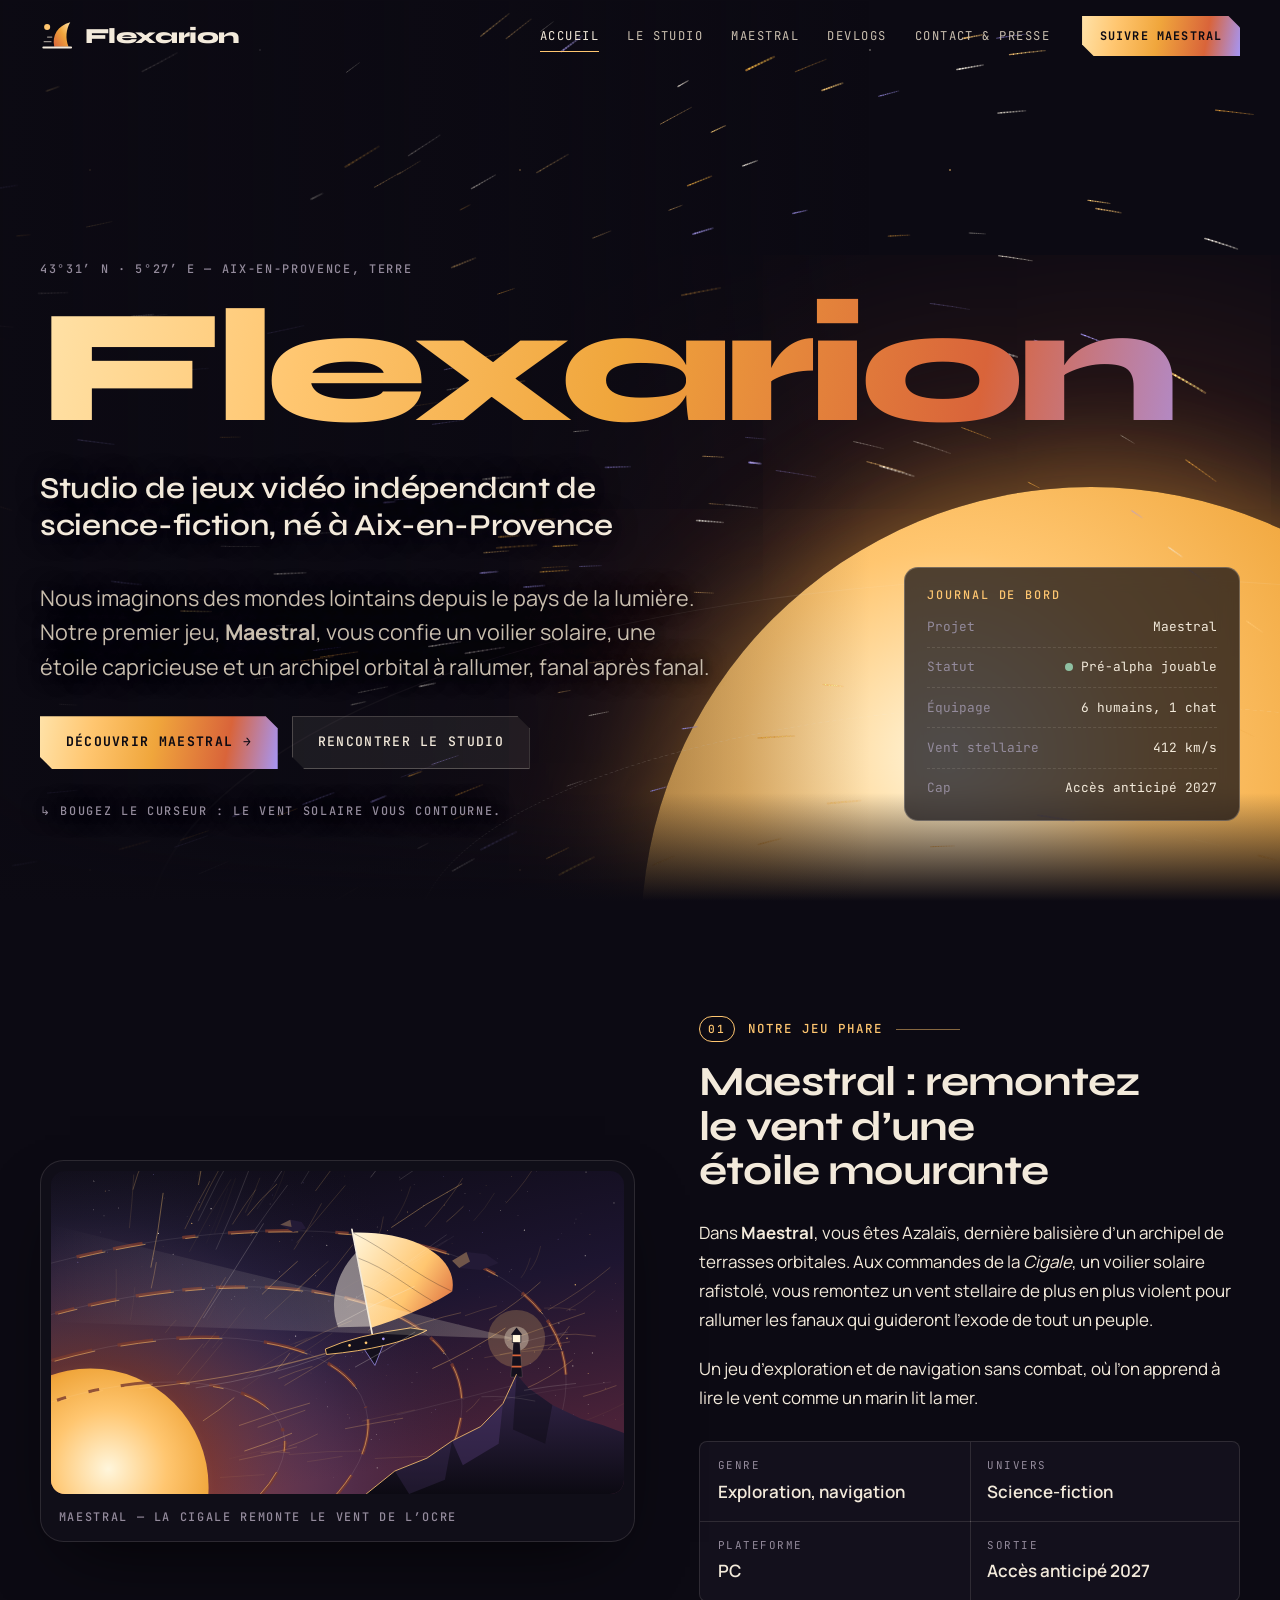
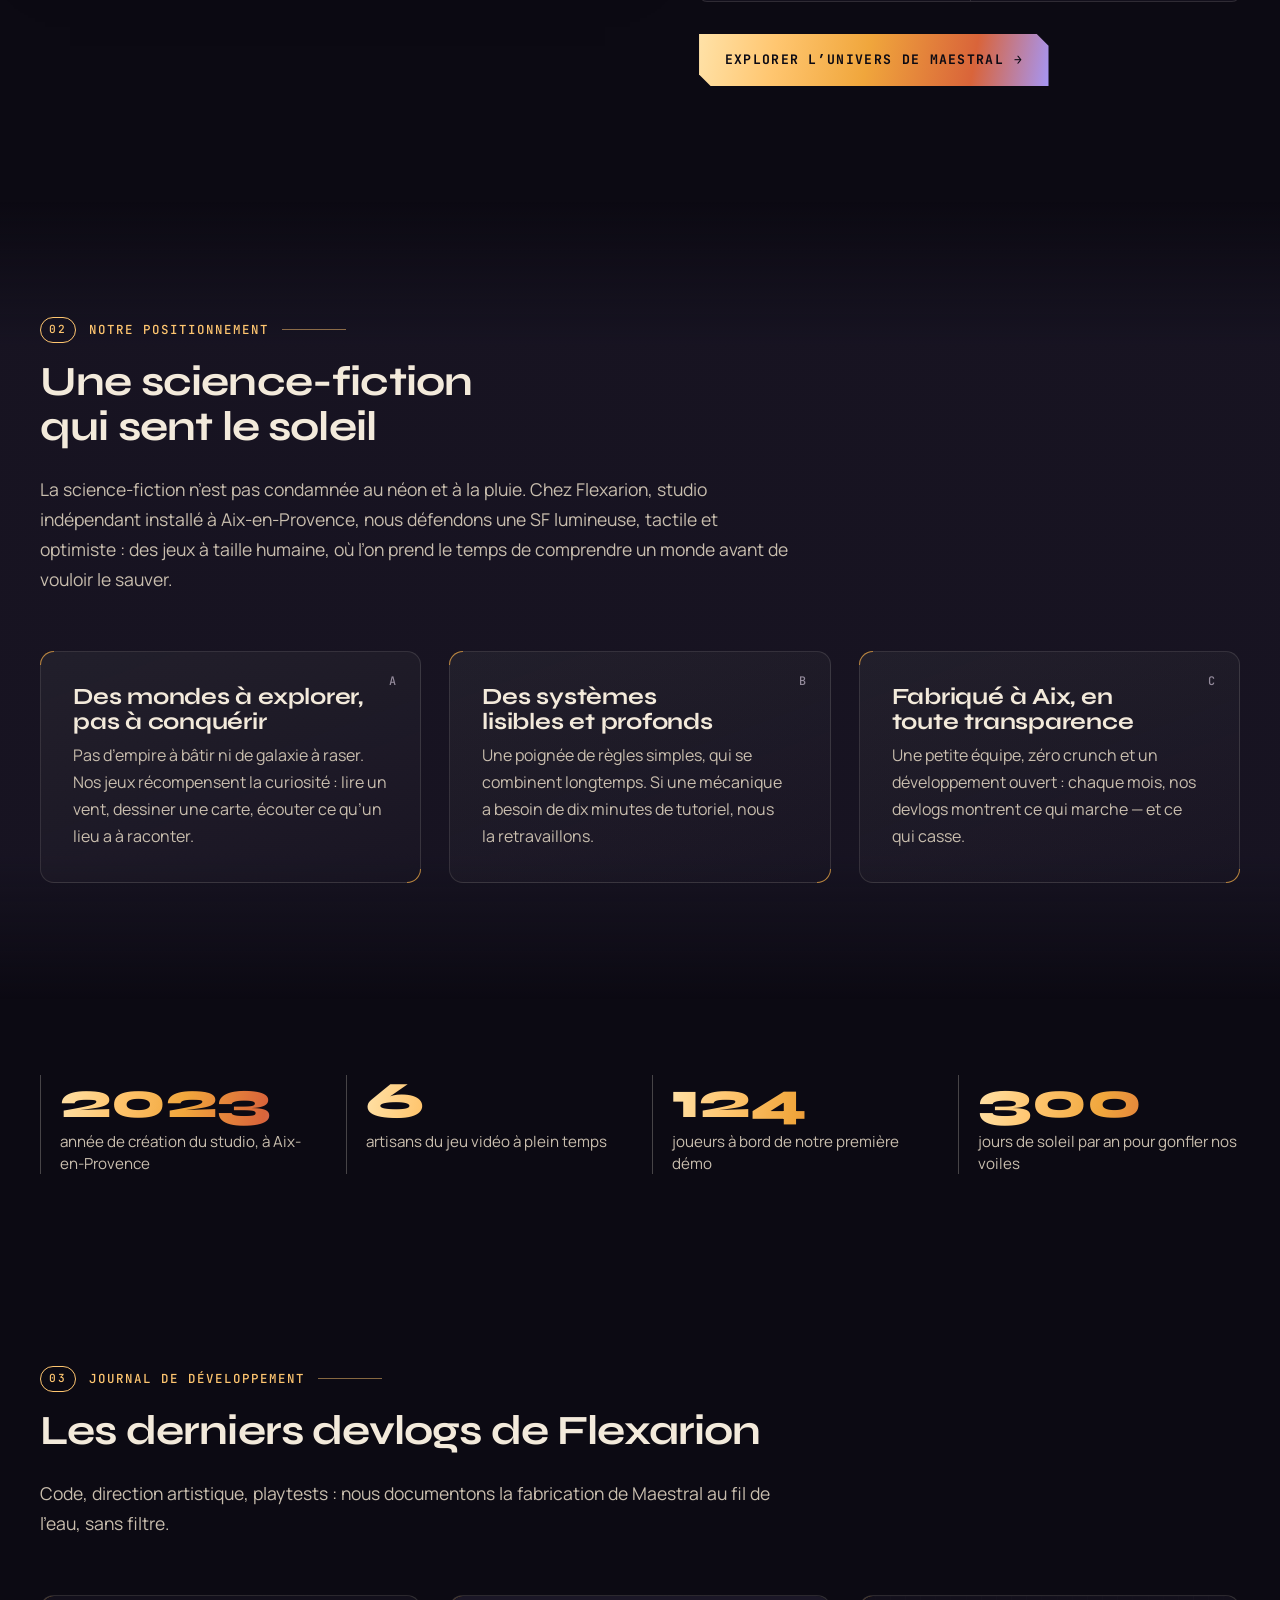
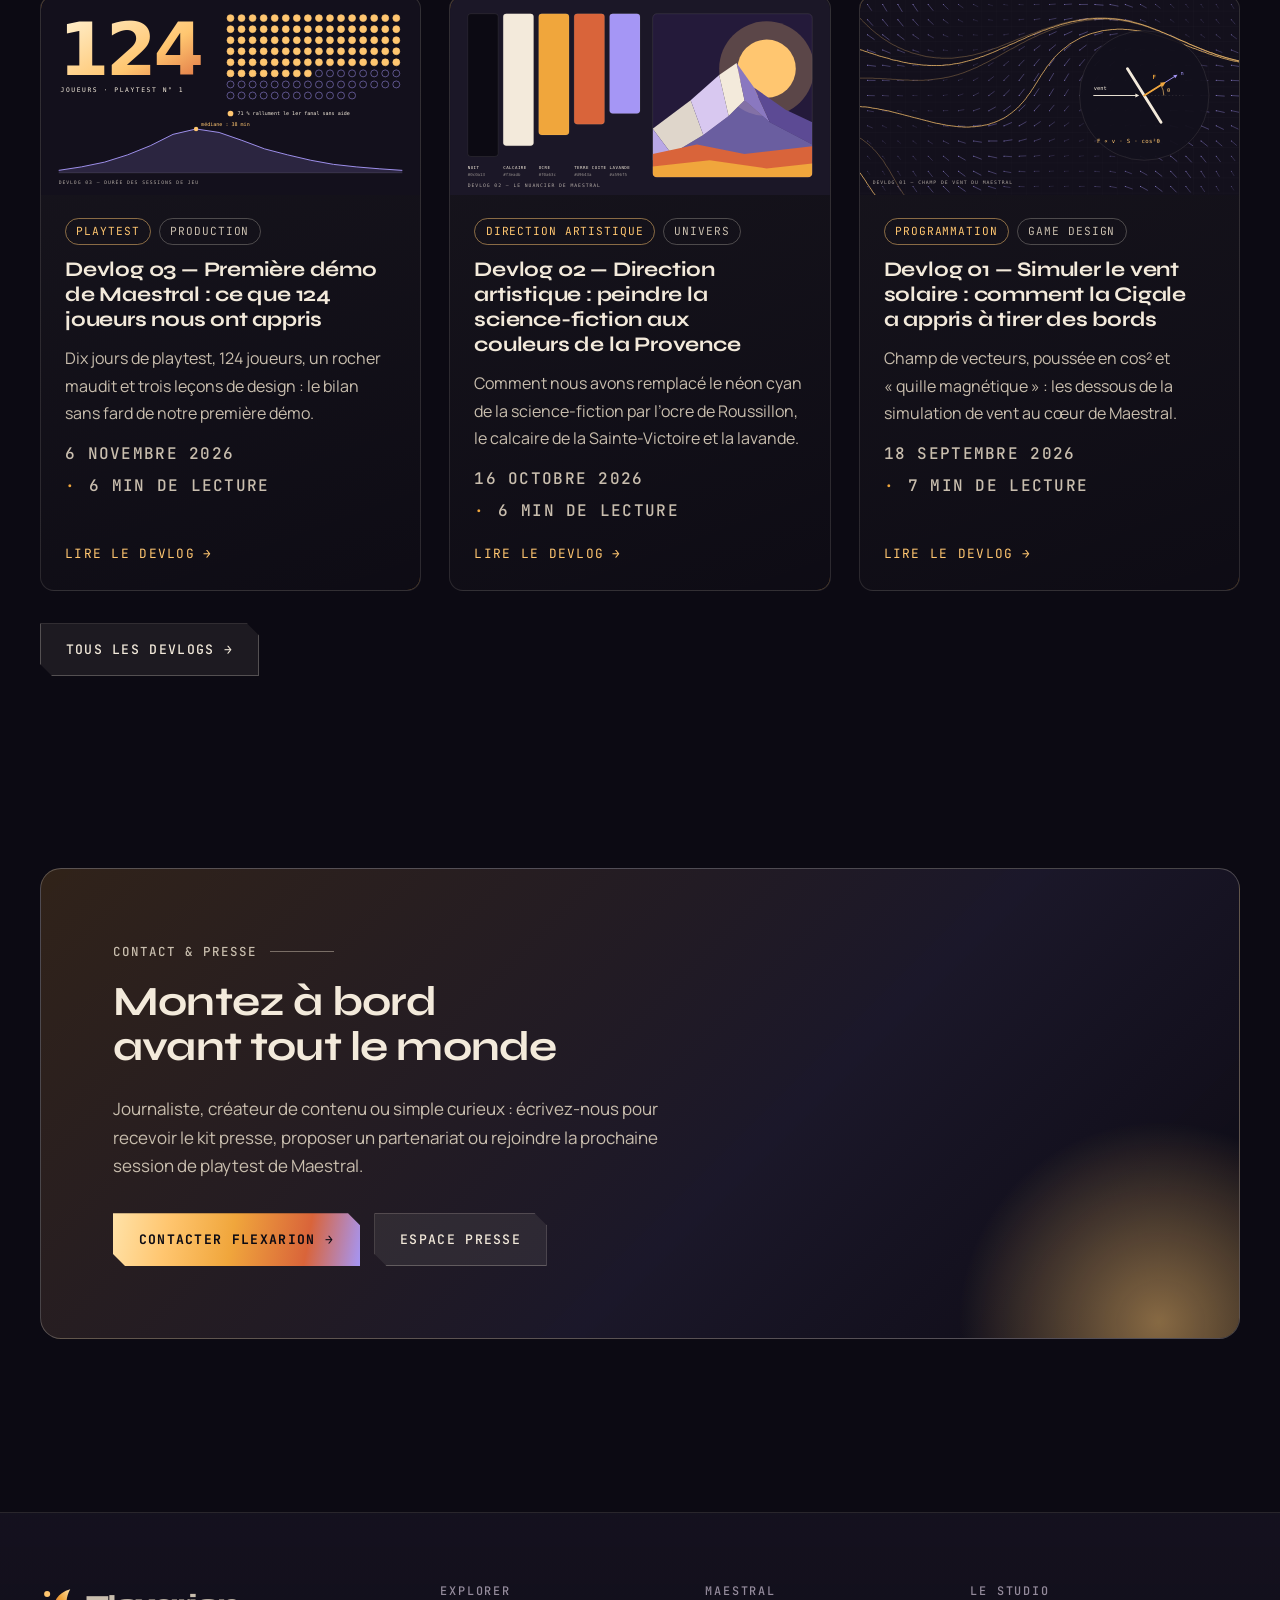
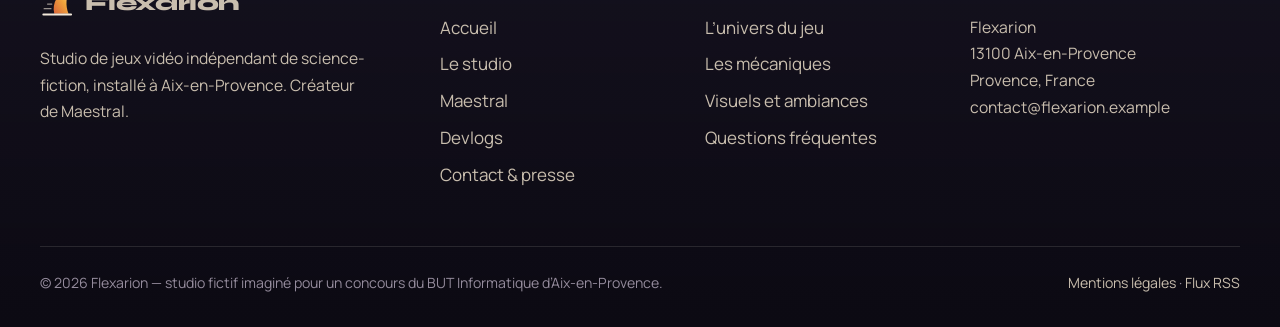
==== index.html @ 7942d7a5 "Le site" ====
<!DOCTYPE html>
<html lang="fr">
<head>
  <meta charset="utf-8">
  <meta name="viewport" content="width=device-width, initial-scale=1">
  <title>Flexarion — Studio de jeux vidéo indé à Aix-en-Provence</title>
  <meta name="description" content="Flexarion est un studio indépendant de jeux vidéo de science-fiction basé à Aix-en-Provence. Découvrez Maestral, notre jeu d’exploration à la voile solaire.">
  <link rel="canonical" href="https://www.flexarion.example/">
  <meta name="robots" content="index, follow, max-image-preview:large">
  <meta name="author" content="Flexarion">
  <meta name="theme-color" content="#0c0a13">

  <!-- Partage sur les réseaux sociaux (Open Graph) -->
  <meta property="og:site_name" content="Flexarion">
  <meta property="og:locale" content="fr_FR">
  <meta property="og:type" content="website">
  <meta property="og:title" content="Flexarion — Studio de jeux vidéo indé à Aix-en-Provence">
  <meta property="og:description" content="Flexarion est un studio indépendant de jeux vidéo de science-fiction basé à Aix-en-Provence. Découvrez Maestral, notre jeu d’exploration à la voile solaire.">
  <meta property="og:url" content="https://www.flexarion.example/">
  <meta property="og:image" content="https://www.flexarion.example/assets/img/og-flexarion.jpg">
  <meta property="og:image:width" content="1200">
  <meta property="og:image:height" content="630">
  <meta property="og:image:alt" content="Flexarion, studio de jeux vidéo indépendant de science-fiction à Aix-en-Provence">
  <meta name="twitter:card" content="summary_large_image">

  <!-- Icônes et flux -->
  <link rel="icon" href="favicon.svg" type="image/svg+xml">
  <link rel="apple-touch-icon" href="apple-touch-icon.png">
  <link rel="manifest" href="site.webmanifest">
  <link rel="alternate" type="application/rss+xml" title="Devlogs Flexarion" href="devlog/feed.xml">

  <!-- Polices et styles -->
  <link rel="preconnect" href="https://fonts.googleapis.com">
  <link rel="preconnect" href="https://fonts.gstatic.com" crossorigin>
  <link rel="stylesheet" href="https://fonts.googleapis.com/css2?family=JetBrains+Mono:wght@400;500;700&amp;family=Manrope:wght@400;500;600;700&amp;family=Syne:wght@600;700;800&amp;display=swap">
  <link rel="stylesheet" href="assets/css/style.css">

  <!-- Données structurées (schema.org) -->
  <script type="application/ld+json">
  {
    "@context": "https://schema.org",
    "@graph": [
      {
        "@type": "Organization",
        "@id": "https://www.flexarion.example/#organisation",
        "name": "Flexarion",
        "url": "https://www.flexarion.example/",
        "logo": "https://www.flexarion.example/icon-512.png",
        "image": "https://www.flexarion.example/assets/img/og-flexarion.jpg",
        "description": "Flexarion est un studio de développement de jeux vidéo indépendant spécialisé dans la science-fiction, basé à Aix-en-Provence.",
        "slogan": "Plier sans rompre.",
        "foundingDate": "2023",
        "email": "contact@flexarion.example",
        "address": {
          "@type": "PostalAddress",
          "addressLocality": "Aix-en-Provence",
          "postalCode": "13100",
          "addressRegion": "Provence-Alpes-Côte d'Azur",
          "addressCountry": "FR"
        },
        "areaServed": "FR",
        "knowsAbout": [
          "Jeu vidéo indépendant",
          "Science-fiction",
          "Game design",
          "Développement de jeux vidéo"
        ]
      },
      {
        "@type": "WebSite",
        "@id": "https://www.flexarion.example/#site",
        "url": "https://www.flexarion.example/",
        "name": "Flexarion",
        "inLanguage": "fr-FR",
        "description": "Site officiel de Flexarion, studio de jeux vidéo indépendant à Aix-en-Provence.",
        "publisher": {
          "@id": "https://www.flexarion.example/#organisation"
        }
      },
      {
        "@type": "WebPage",
        "@id": "https://www.flexarion.example/#page",
        "url": "https://www.flexarion.example/",
        "name": "Flexarion — Studio de jeux vidéo indé à Aix-en-Provence",
        "description": "Flexarion est un studio indépendant de jeux vidéo de science-fiction basé à Aix-en-Provence. Découvrez Maestral, notre jeu d'exploration à la voile solaire.",
        "inLanguage": "fr-FR",
        "isPartOf": {
          "@id": "https://www.flexarion.example/#site"
        },
        "about": {
          "@id": "https://www.flexarion.example/#organisation"
        }
      }
    ]
  }
  </script>
</head>
<body>
  <a class="skip-link" href="#contenu">Aller au contenu principal</a>

  <header class="site-header" data-header>
    <div class="container site-header__inner">
      <a class="brand" href="index.html" aria-label="Flexarion — retour à l’accueil">
        <svg viewBox="0 0 40 40" aria-hidden="true" focusable="false"><defs><linearGradient id="degrade-logo" x1="0" y1="1" x2="1" y2="0"><stop offset="0" stop-color="#d9643a"/><stop offset=".55" stop-color="#f0a63c"/><stop offset="1" stop-color="#ffe2a8"/></linearGradient></defs><circle cx="8.5" cy="9.5" r="3.6" fill="#ffc670"/><path d="M17 33C14 20 21 8 36 4C31 13 30 23 34 33Z" fill="url(#degrade-logo)"/><path d="M9 21.5H14M5 27H13" stroke="#f3eadb" stroke-opacity=".6" stroke-width="1.6" stroke-linecap="round"/><path d="M4 34H37" stroke="#f3eadb" stroke-width="2.4" stroke-linecap="round"/></svg>
        <span class="brand__name">Flexarion</span>
      </a>
      <button class="nav-toggle" type="button" aria-expanded="false" aria-controls="menu-principal">
        <span class="sr-only">Ouvrir le menu</span>
        <span class="nav-toggle__bars" aria-hidden="true"></span>
      </button>
      <nav class="site-nav" id="menu-principal" aria-label="Navigation principale">
        <ul>
          <li><a href="index.html" aria-current="page">Accueil</a></li>
          <li><a href="studio.html">Le studio</a></li>
          <li><a href="maestral.html">Maestral</a></li>
          <li><a href="devlog/index.html">Devlogs</a></li>
          <li><a href="contact.html">Contact &amp; presse</a></li>
        </ul>
        <a class="btn btn--primary btn--small" href="maestral.html#suivre">Suivre Maestral</a>
      </nav>
    </div>
  </header>

  <main id="contenu">
    <!-- Héros : présentation du studio -->
    <section class="hero" aria-labelledby="titre-accueil">
      <div class="hero__astre" aria-hidden="true"></div>
      <div class="hero__orbite" aria-hidden="true"></div>
      <div class="hero__orbite hero__orbite--2" aria-hidden="true"></div>
      <canvas class="hero__vent" data-wind="rtl" aria-hidden="true"></canvas>

      <div class="container">
        <p class="hud">43°31′ N · 5°27′ E — Aix-en-Provence, Terre</p>
        <h1 class="hero__title" id="titre-accueil">
          <span class="hero__brand gradient-text">Flexarion</span>
          <span class="hero__sub">Studio de jeux vidéo indépendant de science-fiction, né à Aix-en-Provence</span>
        </h1>

        <div class="hero__inner">
          <div>
            <p class="lead">Nous imaginons des mondes lointains depuis le pays de la lumière. Notre premier jeu, <strong>Maestral</strong>, vous confie un voilier solaire, une étoile capricieuse et un archipel orbital à rallumer, fanal après fanal.</p>
            <div class="actions">
              <a class="btn btn--primary" href="maestral.html">Découvrir Maestral <span class="arrow" aria-hidden="true">→</span></a>
              <a class="btn" href="studio.html">Rencontrer le studio</a>
            </div>
            <p class="hud hero__hint" aria-hidden="true">↳ Bougez le curseur&nbsp;: le vent solaire vous contourne.</p>
          </div>

          <aside class="logcard" aria-labelledby="titre-journal">
            <h2 id="titre-journal">Journal de bord</h2>
            <dl>
              <div><dt>Projet</dt><dd>Maestral</dd></div>
              <div><dt>Statut</dt><dd><span class="pulse" aria-hidden="true"></span>Pré-alpha jouable</dd></div>
              <div><dt>Équipage</dt><dd>6 humains, 1 chat</dd></div>
              <div><dt>Vent stellaire</dt><dd>412 km/s</dd></div>
              <div><dt>Cap</dt><dd>Accès anticipé 2027</dd></div>
            </dl>
          </aside>
        </div>
      </div>
    </section>

    <!-- Jeu phare -->
    <section class="section" aria-labelledby="titre-jeu">
      <div class="container split">
        <figure class="frame reveal">
          <img src="assets/img/maestral-key-art-voilier-solaire.svg" alt="Illustration de Maestral&nbsp;: la Cigale, un voilier solaire à la grande voile ocre, remonte le vent d’une étoile orange vers un phare perché sur un îlot rocheux" width="1600" height="900" loading="lazy" decoding="async">
          <figcaption class="hud">Maestral — la Cigale remonte le vent de l’Ocre</figcaption>
        </figure>
        <div class="reveal">
          <p class="eyebrow"><span>01</span> Notre jeu phare</p>
          <h2 id="titre-jeu">Maestral&nbsp;: remontez le vent d’une étoile mourante</h2>
          <p>Dans <strong>Maestral</strong>, vous êtes Azalaïs, dernière balisière d’un archipel de terrasses orbitales. Aux commandes de la <em>Cigale</em>, un voilier solaire rafistolé, vous remontez un vent stellaire de plus en plus violent pour rallumer les fanaux qui guideront l’exode de tout un peuple.</p>
          <p>Un jeu d’exploration et de navigation sans combat, où l’on apprend à lire le vent comme un marin lit la mer.</p>
          <dl class="facts">
            <div><dt>Genre</dt><dd>Exploration, navigation</dd></div>
            <div><dt>Univers</dt><dd>Science-fiction</dd></div>
            <div><dt>Plateforme</dt><dd>PC</dd></div>
            <div><dt>Sortie</dt><dd>Accès anticipé 2027</dd></div>
          </dl>
          <div class="actions">
            <a class="btn btn--primary" href="maestral.html">Explorer l’univers de Maestral <span class="arrow" aria-hidden="true">→</span></a>
          </div>
        </div>
      </div>
    </section>

    <!-- Positionnement -->
    <section class="section section--panel" aria-labelledby="titre-positionnement">
      <div class="container">
        <header class="section-head reveal">
          <p class="eyebrow"><span>02</span> Notre positionnement</p>
          <h2 id="titre-positionnement">Une science-fiction qui sent le soleil</h2>
          <p>La science-fiction n’est pas condamnée au néon et à la pluie. Chez Flexarion, studio indépendant installé à Aix-en-Provence, nous défendons une SF lumineuse, tactile et optimiste&nbsp;: des jeux à taille humaine, où l’on prend le temps de comprendre un monde avant de vouloir le sauver.</p>
        </header>
        <div class="grid grid--3">
          <article class="card reveal">
            <span class="card__num hud">A</span>
            <h3>Des mondes à explorer, pas à conquérir</h3>
            <p>Pas d’empire à bâtir ni de galaxie à raser. Nos jeux récompensent la curiosité&nbsp;: lire un vent, dessiner une carte, écouter ce qu’un lieu a à raconter.</p>
          </article>
          <article class="card reveal" style="--delai: .1s">
            <span class="card__num hud">B</span>
            <h3>Des systèmes lisibles et profonds</h3>
            <p>Une poignée de règles simples, qui se combinent longtemps. Si une mécanique a besoin de dix minutes de tutoriel, nous la retravaillons.</p>
          </article>
          <article class="card reveal" style="--delai: .2s">
            <span class="card__num hud">C</span>
            <h3>Fabriqué à Aix, en toute transparence</h3>
            <p>Une petite équipe, zéro crunch et un développement ouvert&nbsp;: chaque mois, nos devlogs montrent ce qui marche — et ce qui casse.</p>
          </article>
        </div>
      </div>
    </section>

    <!-- Chiffres clés -->
    <section class="section section--tight" aria-labelledby="titre-chiffres">
      <div class="container">
        <h2 class="sr-only" id="titre-chiffres">Flexarion en quelques chiffres</h2>
        <dl class="stats reveal">
          <div><dt>année de création du studio, à Aix-en-Provence</dt><dd class="gradient-text">2023</dd></div>
          <div><dt>artisans du jeu vidéo à plein temps</dt><dd class="gradient-text">6</dd></div>
          <div><dt>joueurs à bord de notre première démo</dt><dd class="gradient-text">124</dd></div>
          <div><dt>jours de soleil par an pour gonfler nos voiles</dt><dd class="gradient-text">300</dd></div>
        </dl>
      </div>
    </section>

    <!-- Derniers devlogs -->
    <section class="section" aria-labelledby="titre-devlogs">
      <div class="container">
        <header class="section-head reveal">
          <p class="eyebrow"><span>03</span> Journal de développement</p>
          <h2 id="titre-devlogs">Les derniers devlogs de Flexarion</h2>
          <p>Code, direction artistique, playtests&nbsp;: nous documentons la fabrication de Maestral au fil de l’eau, sans filtre.</p>
        </header>
        <ul class="posts">
            <li class="reveal">
              <article class="card card--link post-card">
                <div class="post-card__media">
                  <img src="assets/img/devlog-playtest-demo.svg" alt="Infographie du premier playtest de Maestral&nbsp;: 124 joueurs, dont 71 % rallument le premier fanal sans aide, et une courbe des durées de session" width="1200" height="630" loading="lazy" decoding="async">
                </div>
                <div class="post-card__body">
                  <ul class="tags" aria-label="Thèmes"><li class="tag tag--ocre">Playtest</li><li class="tag">Production</li></ul>
                  <h3><a href="devlog/premiere-demo-maestral-bilan-playtest.html">Devlog 03 — Première démo de Maestral&nbsp;: ce que 124 joueurs nous ont appris</a></h3>
                  <p>Dix jours de playtest, 124 joueurs, un rocher maudit et trois leçons de design&nbsp;: le bilan sans fard de notre première démo.</p>
                  <p class="post-meta hud"><time datetime="2026-11-06">6 novembre 2026</time><span>6 min de lecture</span></p>
                  <span class="link-arrow" aria-hidden="true">Lire le devlog</span>
                </div>
              </article>
            </li>
            <li class="reveal">
              <article class="card card--link post-card">
                <div class="post-card__media">
                  <img src="assets/img/devlog-direction-artistique-palette.svg" alt="Le nuancier de Maestral&nbsp;: cinq bandes de couleur, nuit, calcaire, ocre, terre cuite et lavande, à côté d’une montagne peinte en facettes" width="1200" height="630" loading="lazy" decoding="async">
                </div>
                <div class="post-card__body">
                  <ul class="tags" aria-label="Thèmes"><li class="tag tag--ocre">Direction artistique</li><li class="tag">Univers</li></ul>
                  <h3><a href="devlog/direction-artistique-science-fiction-provence.html">Devlog 02 — Direction artistique&nbsp;: peindre la science-fiction aux couleurs de la Provence</a></h3>
                  <p>Comment nous avons remplacé le néon cyan de la science-fiction par l’ocre de Roussillon, le calcaire de la Sainte-Victoire et la lavande.</p>
                  <p class="post-meta hud"><time datetime="2026-10-16">16 octobre 2026</time><span>6 min de lecture</span></p>
                  <span class="link-arrow" aria-hidden="true">Lire le devlog</span>
                </div>
              </article>
            </li>
            <li class="reveal">
              <article class="card card--link post-card">
                <div class="post-card__media">
                  <img src="assets/img/devlog-simulation-vent-solaire.svg" alt="Schéma technique&nbsp;: un champ de flèches représente le vent solaire, et un diagramme montre la poussée exercée sur une voile inclinée" width="1200" height="630" loading="lazy" decoding="async">
                </div>
                <div class="post-card__body">
                  <ul class="tags" aria-label="Thèmes"><li class="tag tag--ocre">Programmation</li><li class="tag">Game design</li></ul>
                  <h3><a href="devlog/simuler-le-vent-solaire.html">Devlog 01 — Simuler le vent solaire&nbsp;: comment la Cigale a appris à tirer des bords</a></h3>
                  <p>Champ de vecteurs, poussée en cos² et «&nbsp;quille magnétique&nbsp;»&nbsp;: les dessous de la simulation de vent au cœur de Maestral.</p>
                  <p class="post-meta hud"><time datetime="2026-09-18">18 septembre 2026</time><span>7 min de lecture</span></p>
                  <span class="link-arrow" aria-hidden="true">Lire le devlog</span>
                </div>
              </article>
            </li>
          </ul>
        <div class="actions">
          <a class="btn" href="devlog/index.html">Tous les devlogs <span class="arrow" aria-hidden="true">→</span></a>
        </div>
      </div>
    </section>

    <!-- Appel à l'action -->
    <section class="section section--tight" aria-labelledby="titre-contact">
      <div class="container">
        <div class="cta reveal">
          <p class="eyebrow">Contact &amp; presse</p>
          <h2 id="titre-contact">Montez à bord avant tout le monde</h2>
          <p>Journaliste, créateur de contenu ou simple curieux&nbsp;: écrivez-nous pour recevoir le kit presse, proposer un partenariat ou rejoindre la prochaine session de playtest de Maestral.</p>
          <div class="actions">
            <a class="btn btn--primary" href="contact.html">Contacter Flexarion <span class="arrow" aria-hidden="true">→</span></a>
            <a class="btn" href="contact.html#presse">Espace presse</a>
          </div>
        </div>
      </div>
    </section>
  </main>

  <footer class="site-footer">
    <div class="container">
      <div class="site-footer__grid">
        <div class="site-footer__brand">
          <a class="brand" href="index.html" aria-label="Flexarion — retour à l’accueil">
            <svg viewBox="0 0 40 40" aria-hidden="true" focusable="false"><defs><linearGradient id="degrade-logo-pied" x1="0" y1="1" x2="1" y2="0"><stop offset="0" stop-color="#d9643a"/><stop offset=".55" stop-color="#f0a63c"/><stop offset="1" stop-color="#ffe2a8"/></linearGradient></defs><circle cx="8.5" cy="9.5" r="3.6" fill="#ffc670"/><path d="M17 33C14 20 21 8 36 4C31 13 30 23 34 33Z" fill="url(#degrade-logo-pied)"/><path d="M9 21.5H14M5 27H13" stroke="#f3eadb" stroke-opacity=".6" stroke-width="1.6" stroke-linecap="round"/><path d="M4 34H37" stroke="#f3eadb" stroke-width="2.4" stroke-linecap="round"/></svg>
            <span class="brand__name">Flexarion</span>
          </a>
          <p>Studio de jeux vidéo indépendant de science-fiction, installé à Aix-en-Provence. Créateur de Maestral.</p>
        </div>
        <nav aria-label="Plan du site">
          <h2>Explorer</h2>
          <ul>
              <li><a href="index.html">Accueil</a></li>
              <li><a href="studio.html">Le studio</a></li>
              <li><a href="maestral.html">Maestral</a></li>
              <li><a href="devlog/index.html">Devlogs</a></li>
              <li><a href="contact.html">Contact &amp; presse</a></li>
          </ul>
        </nav>
        <nav aria-label="Rubriques de Maestral">
          <h2>Maestral</h2>
          <ul>
            <li><a href="maestral.html#univers">L’univers du jeu</a></li>
            <li><a href="maestral.html#mecaniques">Les mécaniques</a></li>
            <li><a href="maestral.html#visuels">Visuels et ambiances</a></li>
            <li><a href="maestral.html#faq">Questions fréquentes</a></li>
          </ul>
        </nav>
        <div>
          <h2>Le studio</h2>
          <address>
            Flexarion<br>
            13100 Aix-en-Provence<br>
            Provence, France<br>
            <a href="mailto:contact@flexarion.example">contact@flexarion.example</a>
          </address>
        </div>
      </div>
      <div class="site-footer__bottom">
        <p>© 2026 Flexarion — studio fictif imaginé pour un concours du BUT Informatique d’Aix-en-Provence.</p>
        <p><a href="mentions-legales.html">Mentions légales</a> · <a href="devlog/feed.xml">Flux RSS</a></p>
      </div>
    </div>
  </footer>

  <script src="assets/js/main.js" defer></script>
</body>
</html>
---- assets/css/style.css ----
/* ==========================================================================
   FLEXARION — feuille de style principale
   Studio de jeux vidéo indépendant · Aix-en-Provence

   Direction artistique : « science-fiction solaire ».
   Nuit violette, ocres de Provence, calcaire et lavande.

   Sommaire
   1. Variables (design tokens)
   2. Base
   3. Typographie
   4. Mise en page
   5. Composants
   6. En-tête et navigation
   7. Pied de page
   8. Blocs de page
   9. Animations et préférences utilisateur
   ========================================================================== */

/* 1. Variables ------------------------------------------------------------ */
:root {
  /* Couleurs */
  --nuit-900: #0c0a13;
  --nuit-800: #13101c;
  --nuit-700: #1b1727;
  --nuit-600: #272036;
  --calcaire: #f3eadb;
  --calcaire-doux: #c9beae;
  --calcaire-sourd: #948b9c;
  --ocre: #f0a63c;
  --ocre-clair: #ffc670;
  --terre: #d9643a;
  --lavande: #a596f5;
  --garrigue: #8fc0a2;
  --ligne: rgba(243, 234, 219, .12);
  --ligne-forte: rgba(243, 234, 219, .26);
  --degrade-soleil: linear-gradient(100deg, #ffe2a8 0%, var(--ocre-clair) 22%, var(--ocre) 48%, var(--terre) 78%, var(--lavande) 100%);

  /* Typographie */
  --police-titre: "Syne", "Trebuchet MS", system-ui, sans-serif;
  --police-texte: "Manrope", system-ui, -apple-system, "Segoe UI", Roboto, sans-serif;
  --police-mono: "JetBrains Mono", ui-monospace, "Cascadia Code", Consolas, monospace;

  /* Mesures */
  --largeur: 1200px;
  --gouttiere: clamp(1rem, 4vw, 2rem);
  --hauteur-entete: 4.5rem;
  --rayon: 14px;
  --rayon-petit: 8px;
  --ombre: 0 30px 70px -30px rgba(0, 0, 0, .8);
  --transition: .35s cubic-bezier(.2, .7, .2, 1);
}

/* 2. Base ----------------------------------------------------------------- */
*,
*::before,
*::after { box-sizing: border-box; }

html {
  scroll-behavior: smooth;
  scroll-padding-top: calc(var(--hauteur-entete) + 1.5rem);
  -webkit-text-size-adjust: 100%;
  text-size-adjust: 100%;
}

body {
  margin: 0;
  font-family: var(--police-texte);
  font-size: 1.0625rem;
  line-height: 1.7;
  color: var(--calcaire);
  background: var(--nuit-900);
  -webkit-font-smoothing: antialiased;
  overflow-x: hidden;
}

/* Champ d'étoiles : cinq couches de dégradés, sans aucune image à charger. */
body::before {
  content: "";
  position: fixed;
  inset: 0;
  z-index: -2;
  pointer-events: none;
  opacity: .55;
  background-image:
    radial-gradient(1px 1px at 20px 30px, rgba(243, 234, 219, .9) 50%, transparent 51%),
    radial-gradient(1px 1px at 140px 190px, rgba(243, 234, 219, .6) 50%, transparent 51%),
    radial-gradient(1.5px 1.5px at 90px 170px, rgba(255, 198, 112, .8) 50%, transparent 51%),
    radial-gradient(1px 1px at 310px 220px, rgba(165, 150, 245, .9) 50%, transparent 51%),
    radial-gradient(1.5px 1.5px at 260px 50px, rgba(243, 234, 219, .5) 50%, transparent 51%);
  background-size: 310px 290px, 370px 410px, 430px 350px, 530px 470px, 610px 590px;
}

img,
svg,
canvas { display: block; max-width: 100%; }
img { height: auto; }

a {
  color: var(--ocre-clair);
  text-decoration-thickness: 1px;
  text-underline-offset: .2em;
  transition: color var(--transition);
}
a:hover { color: var(--calcaire); }

:focus-visible {
  outline: 2px solid var(--ocre-clair);
  outline-offset: 3px;
  border-radius: 4px;
}

::selection { background: var(--ocre); color: var(--nuit-900); }

.sr-only {
  position: absolute;
  width: 1px;
  height: 1px;
  margin: -1px;
  padding: 0;
  overflow: hidden;
  clip: rect(0 0 0 0);
  white-space: nowrap;
  border: 0;
}

.skip-link {
  position: absolute;
  top: .75rem;
  left: .75rem;
  z-index: 100;
  padding: .6rem 1rem;
  background: var(--ocre);
  color: var(--nuit-900);
  font-weight: 700;
  border-radius: var(--rayon-petit);
  text-decoration: none;
  transform: translateY(-200%);
}
.skip-link:focus { transform: none; color: var(--nuit-900); }

/* 3. Typographie ---------------------------------------------------------- */
h1,
h2,
h3,
h4 {
  margin: 0 0 .6em;
  font-family: var(--police-titre);
  font-weight: 700;
  line-height: 1.08;
  letter-spacing: -.02em;
  text-wrap: balance;
}
h1 { font-size: clamp(2.2rem, 3.6vw + 1rem, 4rem); font-weight: 800; }
h2 { font-size: clamp(1.75rem, 2vw + 1rem, 2.7rem); }
h3 { font-size: clamp(1.2rem, .5vw + 1.05rem, 1.45rem); letter-spacing: -.01em; }
h4 { font-size: 1.05rem; letter-spacing: 0; }

p { margin: 0 0 1.2em; text-wrap: pretty; }
p:last-child { margin-bottom: 0; }

.lead {
  font-size: clamp(1.1rem, .6vw + 1rem, 1.35rem);
  line-height: 1.6;
  color: var(--calcaire-doux);
  max-width: 62ch;
}

.gradient-text {
  background: var(--degrade-soleil);
  -webkit-background-clip: text;
  background-clip: text;
  color: transparent;
}

/* Petites étiquettes techniques façon instrument de bord */
.hud {
  font-family: var(--police-mono);
  font-size: .74rem;
  font-weight: 500;
  letter-spacing: .14em;
  text-transform: uppercase;
  color: var(--calcaire-sourd);
}

.eyebrow {
  display: flex;
  align-items: center;
  gap: .8rem;
  margin: 0 0 1.1rem;
  font-family: var(--police-mono);
  font-size: .78rem;
  font-weight: 500;
  letter-spacing: .16em;
  text-transform: uppercase;
  color: var(--ocre-clair);
}
.eyebrow span {
  padding: .15rem .5rem;
  border: 1px solid currentColor;
  border-radius: 99px;
  font-size: .7rem;
}
.eyebrow::after {
  content: "";
  flex: 0 1 4rem;
  height: 1px;
  background: currentColor;
  opacity: .5;
}

/* 4. Mise en page --------------------------------------------------------- */
.container {
  width: min(var(--largeur), 100% - 2 * var(--gouttiere));
  margin-inline: auto;
}
.container--narrow { width: min(820px, 100% - 2 * var(--gouttiere)); }
.container--prose { width: min(44rem, 100% - 2 * var(--gouttiere)); }

.section { padding-block: clamp(4rem, 9vw, 7.5rem); position: relative; }
.section--tight { padding-block: clamp(3rem, 6vw, 5rem); }
.section--panel {
  background: linear-gradient(180deg, transparent, rgba(27, 23, 39, .75) 18%, rgba(27, 23, 39, .75) 82%, transparent);
}

.section-head { max-width: 760px; margin-bottom: clamp(2rem, 5vw, 3.5rem); }
.section-head p:not(.eyebrow) { color: var(--calcaire-doux); font-size: 1.1rem; }

.grid { display: grid; gap: clamp(1rem, 2.5vw, 1.75rem); }
.grid--2 { grid-template-columns: repeat(auto-fit, minmax(min(100%, 320px), 1fr)); }
.grid--3 { grid-template-columns: repeat(auto-fit, minmax(min(100%, 280px), 1fr)); }
.grid--4 { grid-template-columns: repeat(auto-fit, minmax(min(100%, 220px), 1fr)); }

.split {
  display: grid;
  gap: clamp(2rem, 5vw, 4.5rem);
  align-items: center;
}
@media (min-width: 900px) {
  .split { grid-template-columns: 1.1fr 1fr; }
  .split--reverse > :first-child { order: 2; }
  .split--top { align-items: start; }
  .split--top > .is-sticky { position: sticky; top: calc(var(--hauteur-entete) + 2rem); }
}

.stack > * + * { margin-top: 1.25rem; }
.actions { display: flex; flex-wrap: wrap; gap: .9rem; margin-top: 2rem; }

/* 5. Composants ----------------------------------------------------------- */

/* Boutons : le fond biseauté est porté par ::before pour garder un focus visible */
.btn {
  position: relative;
  isolation: isolate;
  display: inline-flex;
  align-items: center;
  justify-content: center;
  gap: .6rem;
  padding: .95rem 1.6rem;
  font-family: var(--police-mono);
  font-size: .82rem;
  font-weight: 500;
  letter-spacing: .1em;
  text-transform: uppercase;
  text-decoration: none;
  color: var(--calcaire);
  background: none;
  border: 0;
  cursor: pointer;
  transition: transform var(--transition), color var(--transition);
}
.btn::before {
  content: "";
  position: absolute;
  inset: 0;
  z-index: -1;
  clip-path: polygon(0 0, calc(100% - 12px) 0, 100% 12px, 100% 100%, 12px 100%, 0 calc(100% - 12px));
  background: rgba(243, 234, 219, .07);
  box-shadow: inset 0 0 0 1px var(--ligne-forte);
  transition: background var(--transition), filter var(--transition);
}
.btn:hover { transform: translateY(-2px); color: var(--calcaire); }
.btn:hover::before { background: rgba(243, 234, 219, .14); }
.btn--primary { color: var(--nuit-900); font-weight: 700; }
.btn--primary::before { background: var(--degrade-soleil); box-shadow: none; }
.btn--primary:hover { color: var(--nuit-900); }
.btn--primary:hover::before { background: var(--degrade-soleil); filter: brightness(1.12) saturate(1.1); }
.btn--small { padding: .65rem 1.1rem; font-size: .74rem; }
.btn .arrow { transition: transform var(--transition); }
.btn:hover .arrow { transform: translateX(4px); }

.link-arrow {
  display: inline-flex;
  align-items: center;
  gap: .5rem;
  font-family: var(--police-mono);
  font-size: .8rem;
  letter-spacing: .1em;
  text-transform: uppercase;
  text-decoration: none;
}
.link-arrow::after { content: "→"; transition: transform var(--transition); }
.link-arrow:hover::after { transform: translateX(4px); }

/* Étiquettes */
.tags { display: flex; flex-wrap: wrap; gap: .5rem; margin: 0; padding: 0; list-style: none; }
.tag {
  display: inline-block;
  padding: .2rem .65rem;
  font-family: var(--police-mono);
  font-size: .7rem;
  letter-spacing: .08em;
  text-transform: uppercase;
  color: var(--calcaire-doux);
  border: 1px solid var(--ligne-forte);
  border-radius: 99px;
}
.tag--ocre { color: var(--ocre-clair); border-color: rgba(255, 198, 112, .5); }
.tag--lavande { color: var(--lavande); border-color: rgba(165, 150, 245, .5); }
.tag--garrigue { color: var(--garrigue); border-color: rgba(143, 192, 162, .5); }

/* Cartes, avec repères d'angle façon carte marine */
.card {
  position: relative;
  padding: clamp(1.4rem, 3vw, 2rem);
  background: linear-gradient(160deg, rgba(243, 234, 219, .055), rgba(243, 234, 219, .012));
  border: 1px solid var(--ligne);
  border-radius: var(--rayon);
  transition: transform var(--transition), border-color var(--transition), background var(--transition);
}
.card::before,
.card::after {
  content: "";
  position: absolute;
  width: 14px;
  height: 14px;
  border: 1px solid var(--ocre);
  opacity: .7;
  transition: opacity var(--transition), width var(--transition), height var(--transition);
}
.card::before { top: -1px; left: -1px; border-right: 0; border-bottom: 0; border-top-left-radius: var(--rayon); }
.card::after { right: -1px; bottom: -1px; border-left: 0; border-top: 0; border-bottom-right-radius: var(--rayon); }
.card:hover { border-color: var(--ligne-forte); }
.card:hover::before,
.card:hover::after { width: 28px; height: 28px; opacity: 1; }
.card h3 { margin-bottom: .5rem; }
.card p { color: var(--calcaire-doux); font-size: 1rem; }
.card--link:hover { transform: translateY(-4px); }

.card__icon {
  display: grid;
  place-items: center;
  width: 3rem;
  height: 3rem;
  margin-bottom: 1.2rem;
  color: var(--ocre-clair);
  border: 1px solid rgba(255, 198, 112, .4);
  border-radius: 50%;
  background: radial-gradient(circle at 30% 30%, rgba(255, 198, 112, .2), transparent 70%);
}
.card__icon svg { width: 1.5rem; height: 1.5rem; fill: none; stroke: currentColor; stroke-width: 1.5; stroke-linecap: round; stroke-linejoin: round; }
.card__num { position: absolute; top: 1.2rem; right: 1.4rem; }

/* Cadre d'image */
.frame {
  position: relative;
  margin: 0;
  padding: .6rem;
  border: 1px solid var(--ligne);
  border-radius: calc(var(--rayon) + .6rem);
  background: rgba(19, 16, 28, .7);
  box-shadow: var(--ombre);
}
.frame img { width: 100%; border-radius: var(--rayon); }
.frame figcaption { padding: .8rem .5rem .3rem; }

/* Fiche descriptive (dl) */
.facts {
  display: grid;
  grid-template-columns: repeat(2, 1fr);
  margin: 1.75rem 0 0;
  background: var(--nuit-800);
  border: 1px solid var(--ligne);
  border-radius: var(--rayon-petit);
  overflow: hidden;
}
.facts > div { padding: .9rem 1.1rem; margin: 0 -1px -1px 0; border-right: 1px solid var(--ligne); border-bottom: 1px solid var(--ligne); }
.facts dt { font-family: var(--police-mono); font-size: .68rem; letter-spacing: .14em; text-transform: uppercase; color: var(--calcaire-sourd); }
.facts dd { margin: .2rem 0 0; font-weight: 600; }

/* Chiffres clés */
.stats { display: grid; grid-template-columns: repeat(auto-fit, minmax(160px, 1fr)); gap: 1.5rem; margin: 0; }
.stats > div { padding-left: 1.2rem; border-left: 1px solid var(--ligne-forte); }
.stats dt { order: 2; color: var(--calcaire-doux); font-size: .95rem; line-height: 1.4; }
.stats dd { margin: 0 0 .3rem; font-family: var(--police-titre); font-size: clamp(2.2rem, 4vw, 3.4rem); font-weight: 800; line-height: 1; }
.stats > div { display: flex; flex-direction: column; }

/* Fil d'Ariane */
.breadcrumb ol { display: flex; flex-wrap: wrap; gap: .5rem; margin: 0 0 1.5rem; padding: 0; list-style: none; }
.breadcrumb li { font-family: var(--police-mono); font-size: .74rem; letter-spacing: .08em; text-transform: uppercase; color: var(--calcaire-sourd); }
.breadcrumb li + li::before { content: "/"; margin-right: .5rem; opacity: .6; }
.breadcrumb a { color: var(--calcaire-doux); text-decoration: none; }
.breadcrumb a:hover { color: var(--ocre-clair); }

/* Frise chronologique */
.timeline { position: relative; margin: 0; padding: 0; list-style: none; }
.timeline::before { content: ""; position: absolute; left: 7px; top: .5rem; bottom: .5rem; width: 1px; background: linear-gradient(var(--ocre), var(--lavande)); }
.timeline li { position: relative; padding: 0 0 2.2rem 2.6rem; }
.timeline li:last-child { padding-bottom: 0; }
.timeline li::before {
  content: "";
  position: absolute;
  left: 0;
  top: .35rem;
  width: 15px;
  height: 15px;
  border-radius: 50%;
  background: var(--nuit-900);
  border: 2px solid var(--ocre);
  box-shadow: 0 0 0 4px rgba(240, 166, 60, .15);
}
.timeline time { display: block; margin-bottom: .2rem; color: var(--ocre-clair); }
.timeline h3 { margin-bottom: .35rem; }
.timeline p { color: var(--calcaire-doux); max-width: 60ch; }

/* Étapes numérotées */
.steps { display: grid; grid-template-columns: repeat(auto-fit, minmax(min(100%, 200px), 1fr)); gap: 1rem; margin: 0; padding: 0; list-style: none; counter-reset: etape; }
.steps li { counter-increment: etape; padding: 1.3rem; border-top: 2px solid var(--ligne-forte); background: rgba(243, 234, 219, .03); border-radius: 0 0 var(--rayon-petit) var(--rayon-petit); }
.steps li::before { content: "0" counter(etape); display: block; margin-bottom: .6rem; font-family: var(--police-mono); font-size: .78rem; letter-spacing: .14em; color: var(--ocre-clair); }
.steps h4 { font-size: 1.1rem; margin-bottom: .3rem; }
.steps p { font-size: .95rem; color: var(--calcaire-doux); }

/* Feuille de route */
.roadmap { margin: 0; padding: 0; list-style: none; border-top: 1px solid var(--ligne); }
.roadmap li { display: grid; gap: .3rem 1.5rem; padding: 1.2rem 0; border-bottom: 1px solid var(--ligne); }
.roadmap h3 { margin: 0; font-size: 1.15rem; }
.roadmap p { margin: 0; color: var(--calcaire-doux); font-size: .98rem; }
@media (min-width: 700px) {
  .roadmap li { grid-template-columns: 11rem 1fr auto; align-items: baseline; }
}

/* Nuancier */
.swatches { display: grid; grid-template-columns: repeat(auto-fit, minmax(96px, 1fr)); gap: .75rem; margin: 0; padding: 0; list-style: none; }
.swatches li { border: 1px solid var(--ligne); border-radius: var(--rayon-petit); overflow: hidden; background: var(--nuit-800); }
.swatches .swatch { display: block; height: 5rem; background: var(--c); }
.swatches strong { display: block; padding: .6rem .7rem 0; font-size: .9rem; line-height: 1.3; }
.swatches code { display: block; padding: .15rem .7rem .7rem; font-size: .75rem; color: var(--calcaire-sourd); background: none; border: 0; }

/* Questions fréquentes */
.faq { border-top: 1px solid var(--ligne); }
.faq details { border-bottom: 1px solid var(--ligne); }
.faq summary {
  display: flex;
  justify-content: space-between;
  align-items: center;
  gap: 1rem;
  padding: 1.2rem 0;
  font-family: var(--police-titre);
  font-size: 1.15rem;
  font-weight: 700;
  cursor: pointer;
  list-style: none;
}
.faq summary::-webkit-details-marker { display: none; }
.faq summary::after { content: "+"; font-family: var(--police-mono); font-weight: 400; font-size: 1.4rem; color: var(--ocre-clair); transition: transform var(--transition); }
.faq details[open] summary::after { transform: rotate(45deg); }
.faq summary h3 { margin: 0; font-size: inherit; }
.faq details > p { padding: 0 0 1.4rem; color: var(--calcaire-doux); max-width: 70ch; }

/* Formulaires */
.form { display: grid; gap: 1.2rem; }
.form__row { display: grid; gap: 1.2rem; }
@media (min-width: 640px) { .form__row { grid-template-columns: 1fr 1fr; } }
.field label,
.fieldset legend { display: block; margin-bottom: .45rem; font-family: var(--police-mono); font-size: .74rem; letter-spacing: .12em; text-transform: uppercase; color: var(--calcaire-doux); }
.field input,
.field select,
.field textarea {
  width: 100%;
  padding: .85rem 1rem;
  font: inherit;
  color: var(--calcaire);
  background: rgba(12, 10, 19, .7);
  border: 1px solid var(--ligne-forte);
  border-radius: var(--rayon-petit);
  transition: border-color var(--transition), box-shadow var(--transition);
}
.field textarea { min-height: 10rem; resize: vertical; }
.field select { appearance: none; background-image: linear-gradient(45deg, transparent 50%, var(--ocre-clair) 50%), linear-gradient(135deg, var(--ocre-clair) 50%, transparent 50%); background-position: calc(100% - 1.3rem) 55%, calc(100% - 1rem) 55%; background-size: .35rem .35rem; background-repeat: no-repeat; padding-right: 2.6rem; }
.field select option { background: var(--nuit-800); color: var(--calcaire); }
.field input::placeholder,
.field textarea::placeholder { color: var(--calcaire-sourd); }
.field input:focus,
.field select:focus,
.field textarea:focus { outline: none; border-color: var(--ocre); box-shadow: 0 0 0 3px rgba(240, 166, 60, .25); }
.field__error { display: none; margin-top: .4rem; font-size: .88rem; color: #ff9d85; }
.field.is-invalid input,
.field.is-invalid select,
.field.is-invalid textarea { border-color: #ff9d85; }
.field.is-invalid .field__error { display: block; }
.checkbox { display: flex; align-items: flex-start; gap: .7rem; font-size: .95rem; color: var(--calcaire-doux); }
.checkbox input { width: 1.15rem; height: 1.15rem; margin-top: .25rem; accent-color: var(--ocre); flex: none; }
.form__status { min-height: 1.5rem; font-size: .95rem; color: var(--garrigue); }
.form__status.is-error { color: #ff9d85; }
.form__hint { font-size: .88rem; color: var(--calcaire-sourd); }

/* 6. En-tête et navigation ------------------------------------------------ */
.site-header {
  position: sticky;
  top: 0;
  z-index: 50;
  border-bottom: 1px solid transparent;
  transition: background var(--transition), border-color var(--transition);
}
.site-header.is-scrolled,
.site-header.is-open {
  background: rgba(12, 10, 19, .86);
  -webkit-backdrop-filter: blur(14px) saturate(140%);
  backdrop-filter: blur(14px) saturate(140%);
  border-bottom-color: var(--ligne);
}
.site-header__inner { display: flex; align-items: center; justify-content: space-between; gap: 1.5rem; min-height: var(--hauteur-entete); }

.brand { display: inline-flex; align-items: center; gap: .7rem; color: var(--calcaire); text-decoration: none; }
.brand svg { width: 2.1rem; height: 2.1rem; flex: none; }
.brand__name { font-family: var(--police-titre); font-size: 1.35rem; font-weight: 800; letter-spacing: -.02em; }

.site-nav { display: flex; align-items: center; gap: clamp(1rem, 2.5vw, 2rem); }
.site-nav ul { display: flex; gap: clamp(.9rem, 2.2vw, 1.9rem); margin: 0; padding: 0; list-style: none; }
.site-nav li a {
  position: relative;
  display: block;
  padding: .5rem 0;
  font-family: var(--police-mono);
  font-size: .76rem;
  letter-spacing: .12em;
  text-transform: uppercase;
  text-decoration: none;
  color: var(--calcaire-doux);
}
.site-nav li a::after {
  content: "";
  position: absolute;
  left: 0;
  right: 0;
  bottom: .15rem;
  height: 1px;
  background: var(--ocre-clair);
  transform: scaleX(0);
  transform-origin: left;
  transition: transform var(--transition);
}
.site-nav li a:hover,
.site-nav li a[aria-current="page"] { color: var(--calcaire); }
.site-nav li a:hover::after,
.site-nav li a[aria-current="page"]::after { transform: scaleX(1); }

.nav-toggle {
  display: none;
  align-items: center;
  justify-content: center;
  width: 2.75rem;
  height: 2.75rem;
  padding: 0;
  color: var(--calcaire);
  background: none;
  border: 1px solid var(--ligne-forte);
  border-radius: var(--rayon-petit);
  cursor: pointer;
}
.nav-toggle__bars,
.nav-toggle__bars::before,
.nav-toggle__bars::after { display: block; width: 1.2rem; height: 2px; background: currentColor; border-radius: 2px; transition: transform var(--transition), background var(--transition); }
.nav-toggle__bars { position: relative; }
.nav-toggle__bars::before,
.nav-toggle__bars::after { content: ""; position: absolute; left: 0; }
.nav-toggle__bars::before { top: -6px; }
.nav-toggle__bars::after { top: 6px; }
.nav-toggle[aria-expanded="true"] .nav-toggle__bars { background: transparent; }
.nav-toggle[aria-expanded="true"] .nav-toggle__bars::before { transform: translateY(6px) rotate(45deg); }
.nav-toggle[aria-expanded="true"] .nav-toggle__bars::after { transform: translateY(-6px) rotate(-45deg); }

@media (max-width: 919px) {
  /* Sans JavaScript, le menu reste simplement affiché sous le logo. */
  .site-header__inner { flex-wrap: wrap; padding-block: .6rem; }
  .site-nav { flex-direction: column; align-items: flex-start; width: 100%; padding: 1rem 0 1.5rem; }
  .site-nav ul { flex-direction: column; gap: .2rem; width: 100%; }
  .site-nav li a { padding: .7rem 0; font-size: .9rem; border-bottom: 1px solid var(--ligne); }
  .site-nav li a::after { display: none; }
  .site-nav li a[aria-current="page"] { color: var(--ocre-clair); }

  .js .nav-toggle { display: inline-flex; }
  .js .site-header__inner { flex-wrap: nowrap; padding-block: 0; }
  .js .site-nav {
    position: absolute;
    top: 100%;
    left: 0;
    right: 0;
    width: auto;
    max-height: calc(100dvh - var(--hauteur-entete));
    overflow-y: auto;
    padding: 1rem var(--gouttiere) 2rem;
    background: var(--nuit-900);
    border-bottom: 1px solid var(--ligne);
    box-shadow: 0 30px 40px -20px rgba(0, 0, 0, .8);
    visibility: hidden;
    opacity: 0;
    transform: translateY(-.75rem);
    transition: opacity var(--transition), transform var(--transition), visibility var(--transition);
  }
  .js .site-nav.is-open { visibility: visible; opacity: 1; transform: none; }
}

/* 7. Pied de page --------------------------------------------------------- */
.site-footer { margin-top: clamp(3rem, 8vw, 6rem); padding: clamp(3rem, 6vw, 4.5rem) 0 2rem; border-top: 1px solid var(--ligne); background: linear-gradient(180deg, rgba(27, 23, 39, .6), var(--nuit-900)); }
.site-footer__grid { display: grid; gap: 2.5rem; grid-template-columns: repeat(auto-fit, minmax(min(100%, 190px), 1fr)); }
@media (min-width: 900px) { .site-footer__grid { grid-template-columns: 1.6fr 1fr 1fr 1.2fr; } }
.site-footer h2 { margin-bottom: 1rem; font-family: var(--police-mono); font-size: .74rem; font-weight: 500; letter-spacing: .16em; text-transform: uppercase; color: var(--calcaire-sourd); }
.site-footer ul { margin: 0; padding: 0; list-style: none; }
.site-footer li { margin-bottom: .5rem; }
.site-footer a { color: var(--calcaire-doux); text-decoration: none; }
.site-footer a:hover { color: var(--ocre-clair); }
.site-footer p,
.site-footer address { color: var(--calcaire-doux); font-size: .98rem; font-style: normal; }
.site-footer__brand p { max-width: 36ch; margin-top: 1rem; }
.site-footer__bottom { display: flex; flex-wrap: wrap; justify-content: space-between; gap: .8rem 2rem; margin-top: 3rem; padding-top: 1.5rem; border-top: 1px solid var(--ligne); font-size: .88rem; color: var(--calcaire-sourd); }
.site-footer__bottom p { margin: 0; font-size: inherit; color: inherit; }

/* 8. Blocs de page -------------------------------------------------------- */

/* Héros de l'accueil */
.hero {
  /* diamètre de l'étoile : borné pour ne jamais passer sous le texte */
  --astre: min(104vmin, 100vh, 58rem);
  position: relative;
  isolation: isolate;
  display: grid;
  align-items: end;
  min-height: min(100svh, 940px);
  margin-top: calc(-1 * var(--hauteur-entete));
  padding: calc(var(--hauteur-entete) + 4rem) 0 clamp(3rem, 7vw, 5rem);
  overflow: hidden;
}
.hero__astre {
  position: absolute;
  z-index: -3;
  right: calc(var(--astre) * -.29);
  bottom: calc(var(--astre) * -.54);
  width: var(--astre);
  aspect-ratio: 1;
  border-radius: 50%;
  background: radial-gradient(circle at 34% 30%, #fff6dc 0%, var(--ocre-clair) 24%, var(--ocre) 50%, var(--terre) 82%, #a8402a 100%);
  box-shadow: 0 0 calc(var(--astre) * .12) calc(var(--astre) * .02) rgba(240, 166, 60, .45), 0 0 calc(var(--astre) * .45) calc(var(--astre) * .13) rgba(217, 100, 58, .22);
}
.hero__orbite {
  position: absolute;
  z-index: -3;
  right: calc(var(--astre) * -.29);
  bottom: calc(var(--astre) * -.54);
  width: var(--astre);
  aspect-ratio: 1;
  border-radius: 50%;
  border: 1px dashed rgba(243, 234, 219, .28);
  transform: scale(1.5, .52) rotate(-18deg);
}
.hero__orbite--2 { transform: scale(2.1, .8) rotate(-18deg); border-style: solid; border-color: rgba(243, 234, 219, .1); }
.hero__vent { position: absolute; inset: 0; z-index: -2; width: 100%; height: 100%; }
.hero::after {
  /* voile sombre pour garantir le contraste du texte */
  content: "";
  position: absolute;
  inset: 0;
  z-index: -1;
  background:
    linear-gradient(90deg, rgba(12, 10, 19, .9) 0%, rgba(12, 10, 19, .5) 40%, rgba(12, 10, 19, 0) 68%),
    linear-gradient(0deg, var(--nuit-900) 0%, rgba(12, 10, 19, 0) 12%);
}
.hero__inner { display: grid; gap: 2.5rem; align-items: end; }
@media (min-width: 1000px) { .hero__inner { grid-template-columns: minmax(0, 1fr) 21rem; } }
.hero__title { margin: 1rem 0 1.5rem; }
.hero__brand {
  display: block;
  /* le mot « Flexarion » occupe toute la largeur du conteneur, quel que soit l'écran */
  font-size: min(calc((100vw - 2 * var(--gouttiere)) / 7.5), calc(var(--largeur) / 7.3));
  line-height: .9;
  letter-spacing: -.045em;
  padding-bottom: .08em;
}
.hero__sub {
  display: block;
  margin-top: 1rem;
  font-size: clamp(1.15rem, 1.4vw + .8rem, 1.9rem);
  font-weight: 600;
  line-height: 1.2;
  letter-spacing: -.01em;
  max-width: 30ch;
  color: var(--calcaire);
}
.hero__hint { margin-top: 2rem; }
.hero .lead { max-width: 52ch; }
.hero .lead,
.hero__sub,
.hero__hint { text-shadow: 0 0 1.5rem var(--nuit-900), 0 0 .5rem rgba(12, 10, 19, .85); }
@media (hover: none) { .hero__hint { display: none; } }

/* Fiche « journal de bord » */
.logcard {
  padding: 1.3rem 1.4rem;
  background: rgba(12, 10, 19, .72);
  -webkit-backdrop-filter: blur(10px);
  backdrop-filter: blur(10px);
  border: 1px solid var(--ligne-forte);
  border-radius: var(--rayon);
}
.logcard h2 { margin: 0 0 .9rem; font-family: var(--police-mono); font-size: .74rem; font-weight: 500; letter-spacing: .16em; text-transform: uppercase; color: var(--ocre-clair); }
.logcard dl { margin: 0; display: grid; gap: .55rem; }
.logcard dl > div { display: flex; justify-content: space-between; gap: 1rem; padding-bottom: .55rem; border-bottom: 1px dashed var(--ligne); font-family: var(--police-mono); font-size: .8rem; }
.logcard dl > div:last-child { border-bottom: 0; padding-bottom: 0; }
.logcard dt { color: var(--calcaire-sourd); }
.logcard dd { margin: 0; text-align: right; }
.pulse { display: inline-block; width: .5rem; height: .5rem; margin-right: .45rem; border-radius: 50%; background: var(--garrigue); box-shadow: 0 0 0 0 rgba(143, 192, 162, .6); animation: pulse 2.2s infinite; }

/* En-tête des pages intérieures */
.page-hero { position: relative; isolation: isolate; padding: clamp(3rem, 7vw, 5.5rem) 0 clamp(2rem, 5vw, 3.5rem); overflow: hidden; }
.page-hero::before {
  content: "";
  position: absolute;
  z-index: -1;
  right: -18vmin;
  top: -30vmin;
  width: 70vmin;
  aspect-ratio: 1;
  border-radius: 50%;
  background: radial-gradient(circle, rgba(240, 166, 60, .32), rgba(217, 100, 58, .12) 45%, transparent 70%);
}
.page-hero h1 { max-width: 20ch; }
.page-hero--wide h1 { max-width: 26ch; }

/* Héros de la page du jeu */
.game-hero { position: relative; isolation: isolate; margin-top: calc(-1 * var(--hauteur-entete)); padding: calc(var(--hauteur-entete) + clamp(3rem, 8vw, 6rem)) 0 clamp(3rem, 6vw, 5rem); overflow: hidden; }
.game-hero__art { position: absolute; inset: 0; z-index: -3; width: 100%; height: 100%; object-fit: cover; object-position: 60% 50%; }
.game-hero::after { content: ""; position: absolute; inset: 0; z-index: -1; background: linear-gradient(90deg, rgba(12, 10, 19, .95) 0%, rgba(12, 10, 19, .8) 42%, rgba(12, 10, 19, .15) 100%), linear-gradient(0deg, var(--nuit-900) 0%, rgba(12, 10, 19, 0) 35%); }
.game-hero .hero__vent { z-index: -2; }
@media (max-width: 899px) {
  /* sur mobile le texte occupe toute la largeur : le voile couvre toute l'illustration */
  .game-hero::after { background: linear-gradient(180deg, rgba(12, 10, 19, .8) 0%, rgba(12, 10, 19, .9) 55%, var(--nuit-900) 100%); }
}
.game-hero__title { font-size: min(calc((100vw - 2 * var(--gouttiere)) / 7.2), 8.5rem); line-height: .9; letter-spacing: -.045em; margin-bottom: 1.2rem; }
.game-hero__title small { display: block; margin-top: 1.1rem; font-size: clamp(1.1rem, 1.2vw + .8rem, 1.7rem); font-weight: 600; letter-spacing: -.01em; line-height: 1.25; max-width: 26ch; color: var(--calcaire); -webkit-text-fill-color: var(--calcaire); }
.game-hero .facts { max-width: 760px; }
@media (min-width: 640px) { .game-hero .facts { grid-template-columns: repeat(3, 1fr); } }
.game-hero .facts { background: rgba(19, 16, 28, .82); }

/* Galerie */
.gallery { display: grid; gap: 1rem; grid-template-columns: repeat(auto-fit, minmax(min(100%, 300px), 1fr)); }
.gallery figure { margin: 0; }
.gallery a { display: block; overflow: hidden; border: 1px solid var(--ligne); border-radius: var(--rayon); }
.gallery img { width: 100%; aspect-ratio: 3 / 2; object-fit: cover; transition: transform .7s cubic-bezier(.2, .7, .2, 1); }
.gallery a:hover img { transform: scale(1.04); }
.gallery figcaption { margin-top: .7rem; font-size: .95rem; color: var(--calcaire-doux); }
.gallery figcaption strong { display: block; color: var(--calcaire); font-family: var(--police-titre); font-size: 1.05rem; }
@media (min-width: 900px) {
  .gallery { grid-template-columns: repeat(6, 1fr); }
  .gallery figure { grid-column: span 2; }
  .gallery figure:nth-child(-n + 2) { grid-column: span 3; }
}

.lightbox { width: min(1100px, 94vw); max-height: 92vh; padding: .75rem; color: var(--calcaire); background: var(--nuit-800); border: 1px solid var(--ligne-forte); border-radius: var(--rayon); }
.lightbox::backdrop { background: rgba(6, 5, 10, .86); backdrop-filter: blur(6px); }
.lightbox figure { margin: 0; }
.lightbox img { width: 100%; max-height: 78vh; object-fit: contain; border-radius: var(--rayon-petit); }
.lightbox figcaption { padding: .8rem .4rem .2rem; color: var(--calcaire-doux); }
.lightbox__close { position: absolute; top: 1.2rem; right: 1.2rem; width: 2.5rem; height: 2.5rem; font-size: 1.4rem; line-height: 1; color: var(--calcaire); background: rgba(12, 10, 19, .8); border: 1px solid var(--ligne-forte); border-radius: 50%; cursor: pointer; }

/* Équipe */
.team { display: grid; gap: clamp(1rem, 2.5vw, 1.75rem); grid-template-columns: repeat(auto-fit, minmax(min(100%, 290px), 1fr)); margin: 0; padding: 0; list-style: none; }
.member { padding: 1rem 1rem 1.5rem; }
.member img { width: 100%; aspect-ratio: 1; object-fit: cover; border-radius: var(--rayon-petit); margin-bottom: 1.1rem; }
.member h3 { margin-bottom: .15rem; }
.member__role { margin-bottom: .7rem; color: var(--ocre-clair); }
.member p:last-child { font-size: .96rem; }

/* Citation */
.quote { margin: 0; padding: clamp(1.5rem, 4vw, 2.5rem); border-left: 2px solid var(--ocre); background: linear-gradient(90deg, rgba(240, 166, 60, .08), transparent); border-radius: 0 var(--rayon) var(--rayon) 0; }
.quote p { font-family: var(--police-titre); font-size: clamp(1.25rem, 1.5vw + 1rem, 1.9rem); font-weight: 600; line-height: 1.3; letter-spacing: -.01em; }
.quote footer { margin-top: 1rem; }

/* Bandeau d'appel à l'action */
.cta {
  position: relative;
  isolation: isolate;
  overflow: hidden;
  padding: clamp(2.5rem, 6vw, 4.5rem);
  border: 1px solid var(--ligne-forte);
  border-radius: calc(var(--rayon) * 1.5);
  background: linear-gradient(135deg, rgba(240, 166, 60, .16), rgba(165, 150, 245, .1) 60%, rgba(12, 10, 19, .2));
}
.cta::before { content: ""; position: absolute; z-index: -1; right: -8rem; bottom: -12rem; width: 26rem; aspect-ratio: 1; border-radius: 50%; background: radial-gradient(circle, rgba(255, 198, 112, .5), transparent 68%); }
.cta h2 { max-width: 18ch; }
.cta p { max-width: 56ch; color: var(--calcaire-doux); }

/* Cartes d'articles */
.posts { display: grid; gap: clamp(1.2rem, 2.5vw, 1.75rem); grid-template-columns: repeat(auto-fit, minmax(min(100%, 260px), 1fr)); margin: 0; padding: 0; list-style: none; }
.post-card { display: flex; flex-direction: column; height: 100%; padding: 0; overflow: hidden; }
.post-card__media { display: block; overflow: hidden; border-radius: var(--rayon) var(--rayon) 0 0; }
.post-card__media img { width: 100%; aspect-ratio: 1200 / 630; object-fit: cover; transition: transform .7s cubic-bezier(.2, .7, .2, 1); }
.post-card:hover .post-card__media img { transform: scale(1.04); }
.post-card__body { display: flex; flex-direction: column; gap: .8rem; flex: 1; padding: 1.4rem 1.5rem 1.6rem; }
.post-card h2,
.post-card h3 { margin: 0; font-size: 1.3rem; line-height: 1.2; }
.post-card h2 a,
.post-card h3 a { color: var(--calcaire); text-decoration: none; }
.post-card h2 a:hover,
.post-card h3 a:hover { color: var(--ocre-clair); }
/* toute la carte est cliquable, sans dupliquer le lien */
.post-card h2 a::after,
.post-card h3 a::after { content: ""; position: absolute; inset: 0; z-index: 1; }
.post-card p { margin: 0; }
.post-card .link-arrow { margin-top: auto; padding-top: .4rem; color: var(--ocre-clair); }
.post-meta { display: flex; flex-wrap: wrap; gap: .3rem .8rem; margin: 0; font-size: .7rem; letter-spacing: .08em; }
.post-meta > * + *::before { content: "·"; margin-right: .8rem; color: var(--ocre); }

/* Article vedette de la liste des devlogs */
@media (min-width: 900px) {
  .posts--featured { grid-template-columns: repeat(2, 1fr); }
  .posts--featured > li:first-child { grid-column: 1 / -1; }
  .posts--featured > li:first-child .post-card { flex-direction: row; }
  .posts--featured > li:first-child .post-card__media { flex: 1.3; display: flex; align-items: center; background: var(--nuit-800); border-radius: var(--rayon) 0 0 var(--rayon); }
  .posts--featured > li:first-child .post-card__body { flex: 1; justify-content: center; padding: 2.5rem; }
  .posts--featured > li:first-child h2 { font-size: 1.9rem; }
}

/* Corps d'article */
.reading-progress { position: fixed; top: 0; left: 0; right: 0; z-index: 60; height: 3px; pointer-events: none; }
.reading-progress span { display: block; height: 100%; background: var(--degrade-soleil); transform: scaleX(0); transform-origin: left; }

.article-head { padding: clamp(2.5rem, 6vw, 4.5rem) 0 2rem; }
.article-head h1 { font-size: clamp(1.9rem, 2.4vw + 1rem, 3rem); margin-top: 1.2rem; }
.article-head .lead { margin-top: 1.2rem; }
.article-head .post-meta { margin-top: 1.5rem; }
.article-cover { margin: 0 auto clamp(2rem, 5vw, 3.5rem); }

.prose { font-size: 1.1rem; }
.prose > * { max-width: 44rem; margin-inline: auto; }
.prose > figure,
.prose > .table-wrap,
.prose > pre { max-width: 900px; }
.prose h2 { margin-top: 2.6em; font-size: clamp(1.5rem, 1.2vw + 1.1rem, 2rem); }
.prose h3 { margin-top: 2em; }
.prose p,
.prose li { color: #ddd3c4; }
.prose strong { color: var(--calcaire); }
.prose ul,
.prose ol { padding-left: 1.3rem; margin-block: 0 1.4em; }
.prose li { margin-bottom: .5em; }
.prose li::marker { color: var(--ocre); }
.prose figure { margin-block: 2.5rem; }
.prose figcaption { margin-top: .8rem; text-align: center; }
.prose blockquote { margin-block: 2rem; padding: .3rem 0 .3rem 1.5rem; border-left: 2px solid var(--ocre); font-family: var(--police-titre); font-size: 1.3rem; font-weight: 600; line-height: 1.35; }
.prose blockquote p { color: var(--calcaire); }
.prose hr { width: 6rem; margin-block: 3rem; border: 0; border-top: 1px solid var(--ligne-forte); }

code { font-family: var(--police-mono); font-size: .88em; padding: .12em .4em; background: rgba(165, 150, 245, .14); border: 1px solid rgba(165, 150, 245, .25); border-radius: 5px; color: #d9d2ff; }
pre {
  margin-block: 2rem;
  padding: 1.4rem 1.5rem;
  overflow-x: auto;
  font-size: .9rem;
  line-height: 1.65;
  background: var(--nuit-800);
  border: 1px solid var(--ligne);
  border-left: 2px solid var(--lavande);
  border-radius: var(--rayon-petit);
  tab-size: 4;
}
pre code { padding: 0; font-size: inherit; background: none; border: 0; color: var(--calcaire); }
pre .c { color: var(--calcaire-sourd); font-style: italic; }
pre .k { color: var(--lavande); }
pre .f { color: var(--ocre-clair); }
pre .n { color: var(--garrigue); }

.table-wrap { overflow-x: auto; margin-block: 2rem; border: 1px solid var(--ligne); border-radius: var(--rayon-petit); }
table { width: 100%; min-width: 34rem; border-collapse: collapse; font-size: .98rem; }
caption { padding: .9rem 1rem; text-align: left; caption-side: top; }
th,
td { padding: .8rem 1rem; text-align: left; border-top: 1px solid var(--ligne); }
thead th { font-family: var(--police-mono); font-size: .72rem; font-weight: 500; letter-spacing: .12em; text-transform: uppercase; color: var(--calcaire-sourd); background: var(--nuit-800); }
tbody th { font-weight: 600; }
td { color: var(--calcaire-doux); }

.callout { margin-block: 2rem; padding: 1.3rem 1.5rem; background: rgba(240, 166, 60, .08); border: 1px solid rgba(240, 166, 60, .3); border-radius: var(--rayon-petit); }
.callout strong { color: var(--ocre-clair); }

.author { display: flex; gap: 1.2rem; align-items: center; margin-top: 3.5rem; padding: 1.4rem; border: 1px solid var(--ligne); border-radius: var(--rayon); background: rgba(243, 234, 219, .03); }
.author img { width: 5rem; height: 5rem; border-radius: 50%; flex: none; }
.author p { margin: 0; font-size: .98rem; color: var(--calcaire-doux); }
.author strong { display: block; color: var(--calcaire); font-family: var(--police-titre); font-size: 1.1rem; }

.post-nav { display: grid; gap: 1rem; margin-top: 2.5rem; }
@media (min-width: 700px) { .post-nav { grid-template-columns: 1fr 1fr; } }
.post-nav a { display: block; padding: 1.2rem 1.4rem; text-decoration: none; border: 1px solid var(--ligne); border-radius: var(--rayon-petit); color: var(--calcaire); transition: border-color var(--transition), transform var(--transition); }
.post-nav a:hover { border-color: var(--ocre); transform: translateY(-2px); }
.post-nav span { display: block; margin-bottom: .3rem; }
.post-nav strong { font-family: var(--police-titre); line-height: 1.25; }
.post-nav .is-next { text-align: right; }
@media (min-width: 700px) { .post-nav .is-next:only-child { grid-column: 2; } }

/* Contact */
.contact-grid { display: grid; gap: clamp(2rem, 5vw, 4rem); }
@media (min-width: 960px) { .contact-grid { grid-template-columns: 1.4fr 1fr; align-items: start; } }
.contact-aside { display: grid; gap: 1.2rem; }
.contact-aside address { font-style: normal; }
.contact-aside .card a { word-break: break-word; }
.presskit { display: grid; gap: .8rem; margin: 1.5rem 0 0; padding: 0; list-style: none; }
.presskit a { display: flex; justify-content: space-between; align-items: center; gap: 1rem; padding: 1rem 1.2rem; text-decoration: none; color: var(--calcaire); border: 1px solid var(--ligne); border-radius: var(--rayon-petit); transition: border-color var(--transition), background var(--transition); }
.presskit a:hover { border-color: var(--ocre); background: rgba(240, 166, 60, .07); }
.presskit a span:last-child { flex: none; }
.boilerplate { padding: 1.5rem; border: 1px dashed var(--ligne-forte); border-radius: var(--rayon-petit); color: var(--calcaire-doux); }

/* Page 404 */
.lost { display: grid; place-items: center; min-height: 70svh; text-align: center; }
.lost__code { font-size: clamp(6rem, 26vw, 16rem); line-height: .85; margin: 0; }
.lost .actions { justify-content: center; }
.lost .lead { margin: 1.5rem auto 0; }

/* Utilitaires */
address { font-style: normal; }
.subhead { margin: clamp(3rem, 6vw, 4.5rem) 0 1.5rem; }
.card__label { margin-bottom: .6rem; color: var(--ocre-clair); }
.u-mt-s { margin-top: 1rem; }
.u-mt-m { margin-top: 1.75rem; }
.u-mt-l { margin-top: clamp(2.5rem, 6vw, 4rem); }

/* 9. Animations et préférences utilisateur -------------------------------- */
@keyframes pulse {
  0% { box-shadow: 0 0 0 0 rgba(143, 192, 162, .6); }
  70% { box-shadow: 0 0 0 .6rem rgba(143, 192, 162, 0); }
  100% { box-shadow: 0 0 0 0 rgba(143, 192, 162, 0); }
}
@keyframes derive {
  from { transform: translate3d(0, 0, 0); }
  to { transform: translate3d(0, -1.2vmin, 0); }
}
.hero__astre { animation: derive 9s ease-in-out infinite alternate; }

/* Apparition au défilement : n'est activée que si le JavaScript est chargé */
.js .reveal { opacity: 0; transform: translateY(26px); transition: opacity .8s cubic-bezier(.2, .7, .2, 1), transform .8s cubic-bezier(.2, .7, .2, 1); transition-delay: var(--delai, 0s); }
.js .reveal.is-visible { opacity: 1; transform: none; }

@media (prefers-reduced-motion: reduce) {
  html { scroll-behavior: auto; }
  *,
  *::before,
  *::after { animation-duration: .01ms !important; animation-iteration-count: 1 !important; transition-duration: .01ms !important; }
  .js .reveal { opacity: 1; transform: none; }
}

@media print {
  body { background: #fff; color: #000; }
  body::before,
  .site-header,
  .site-footer,
  .hero__vent,
  .reading-progress { display: none; }
}
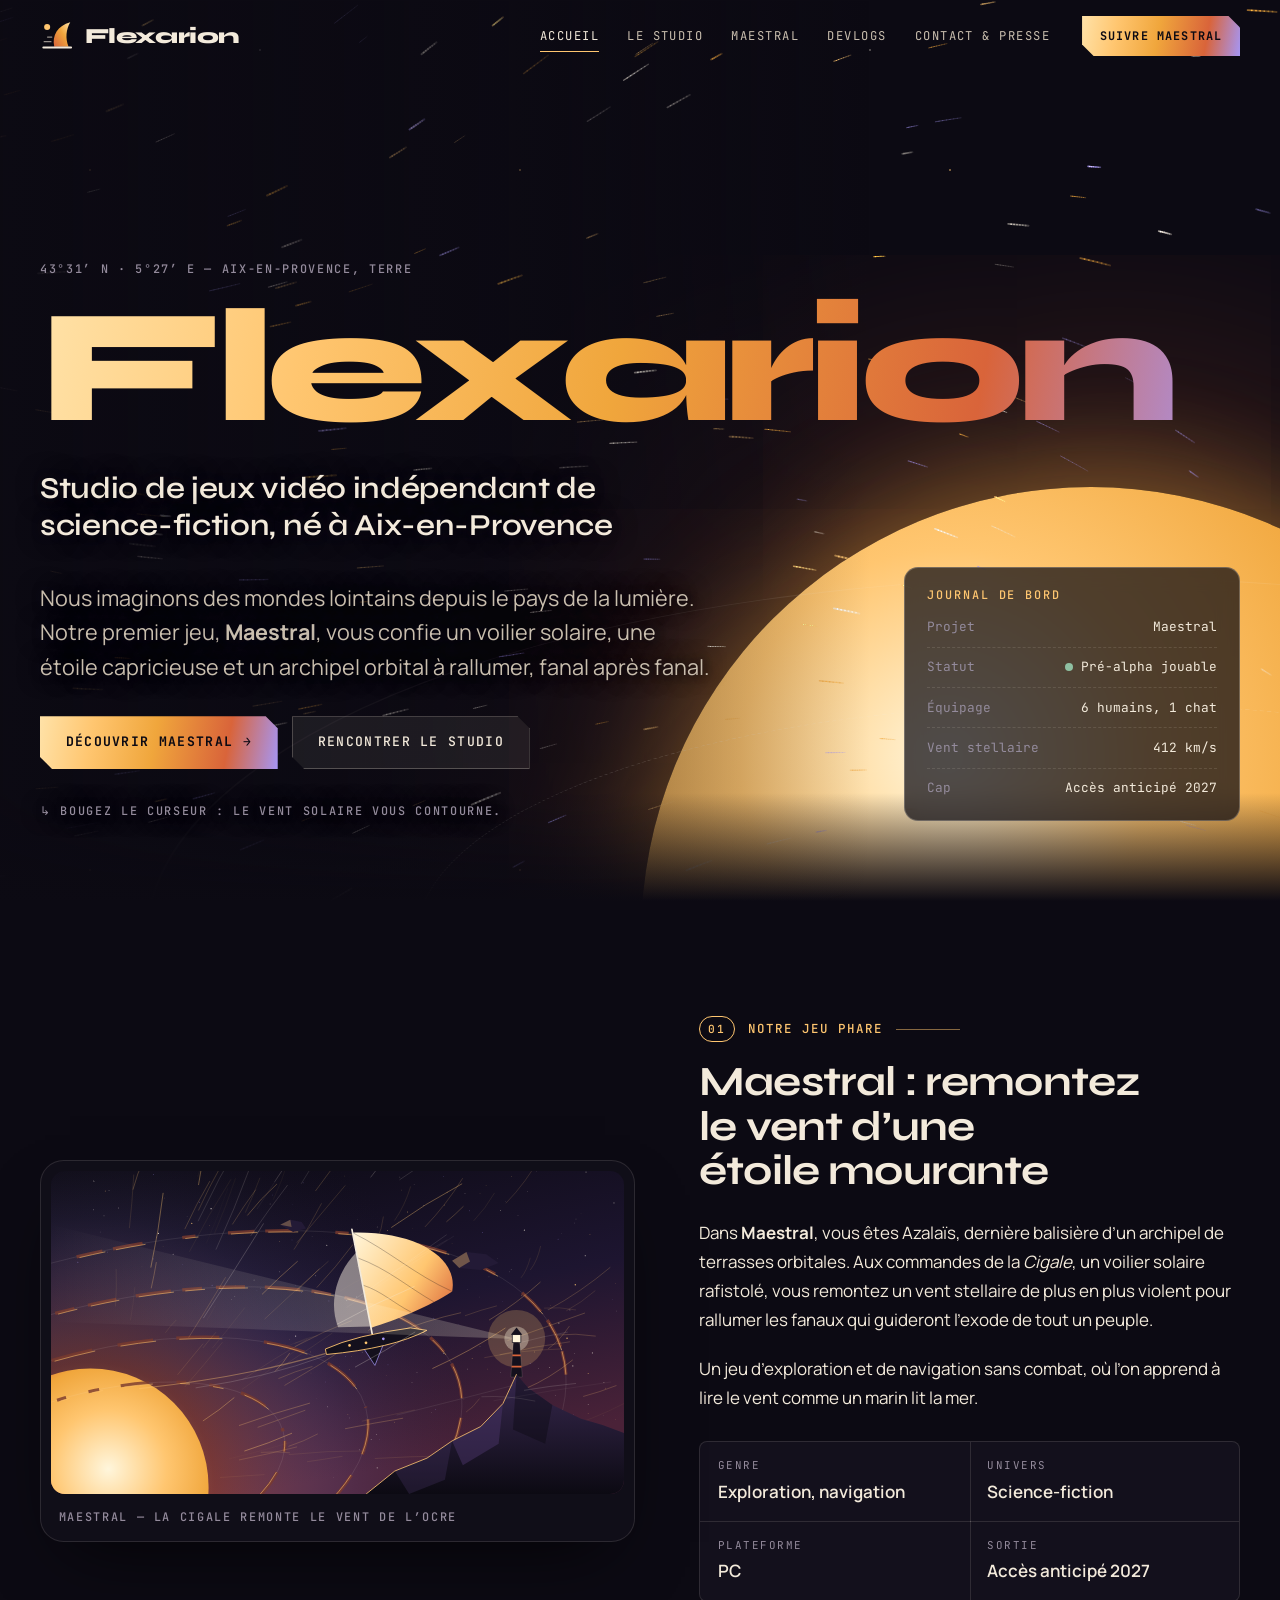
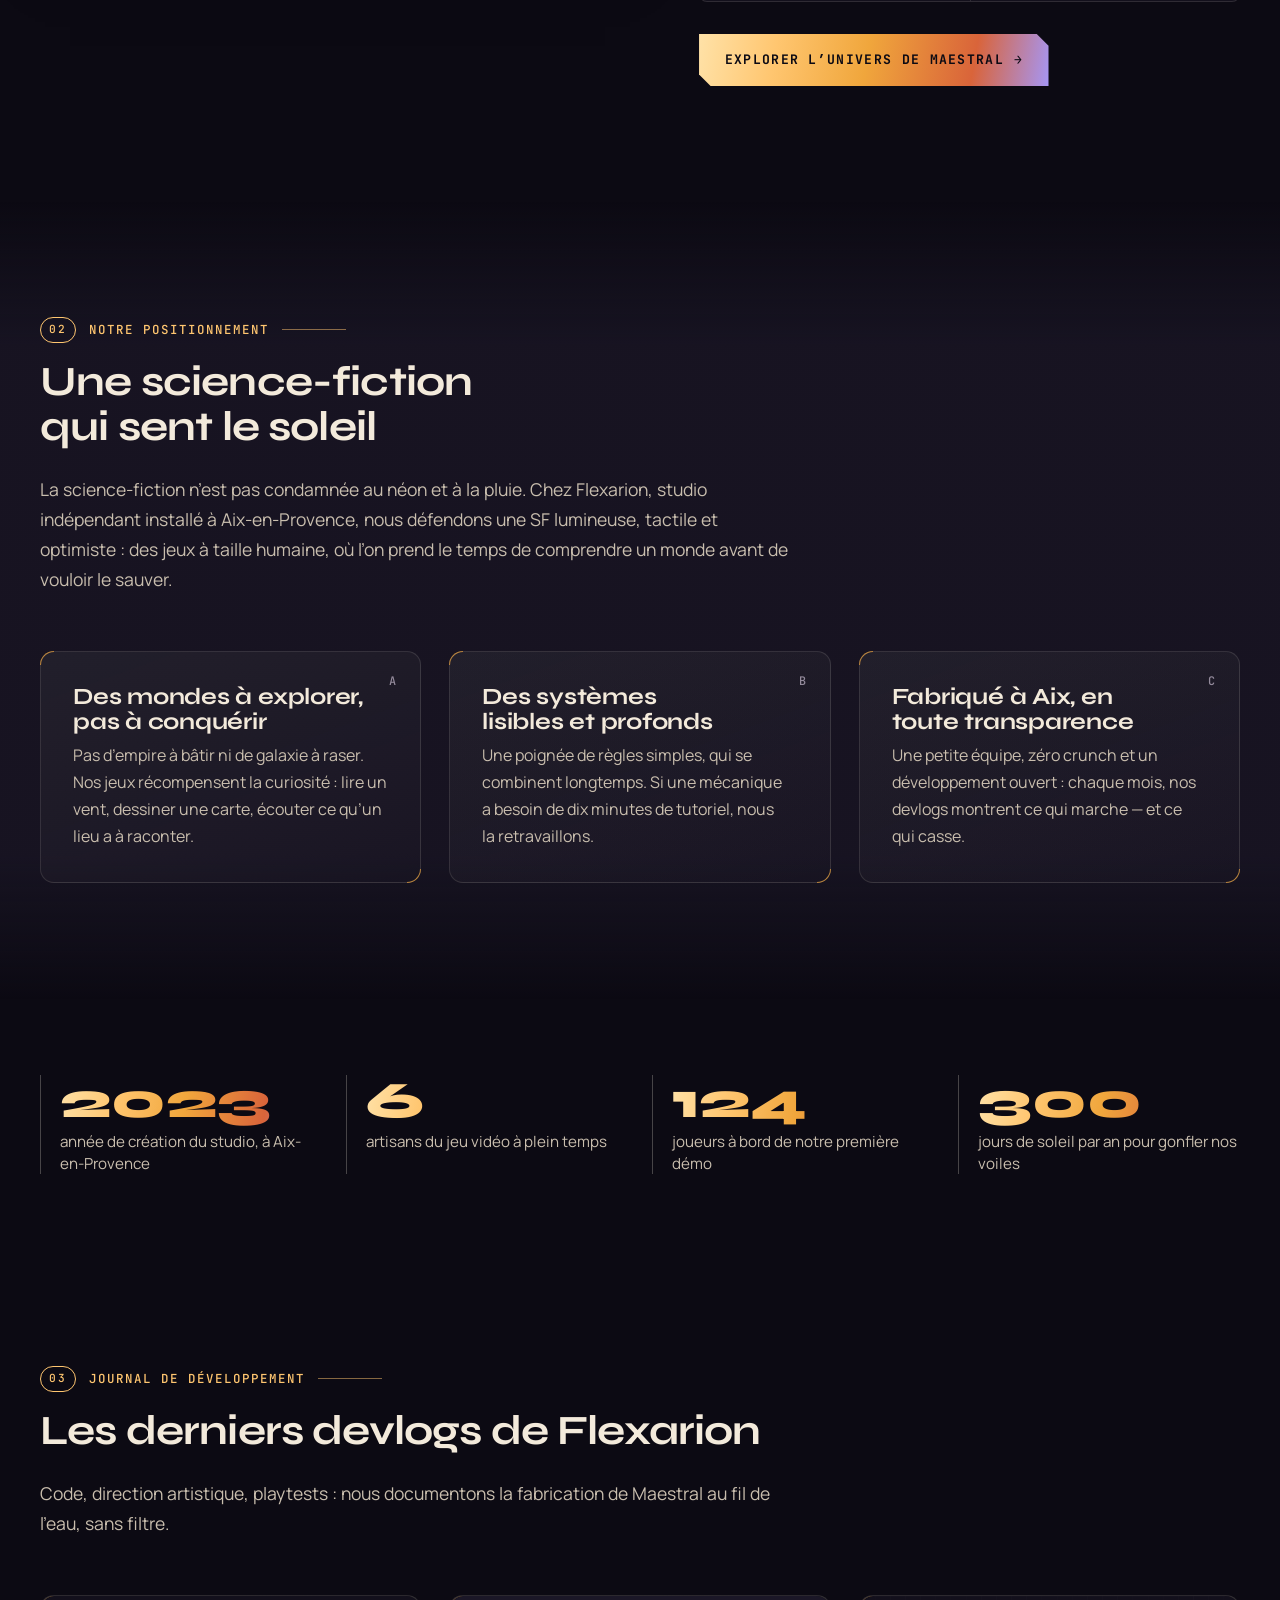
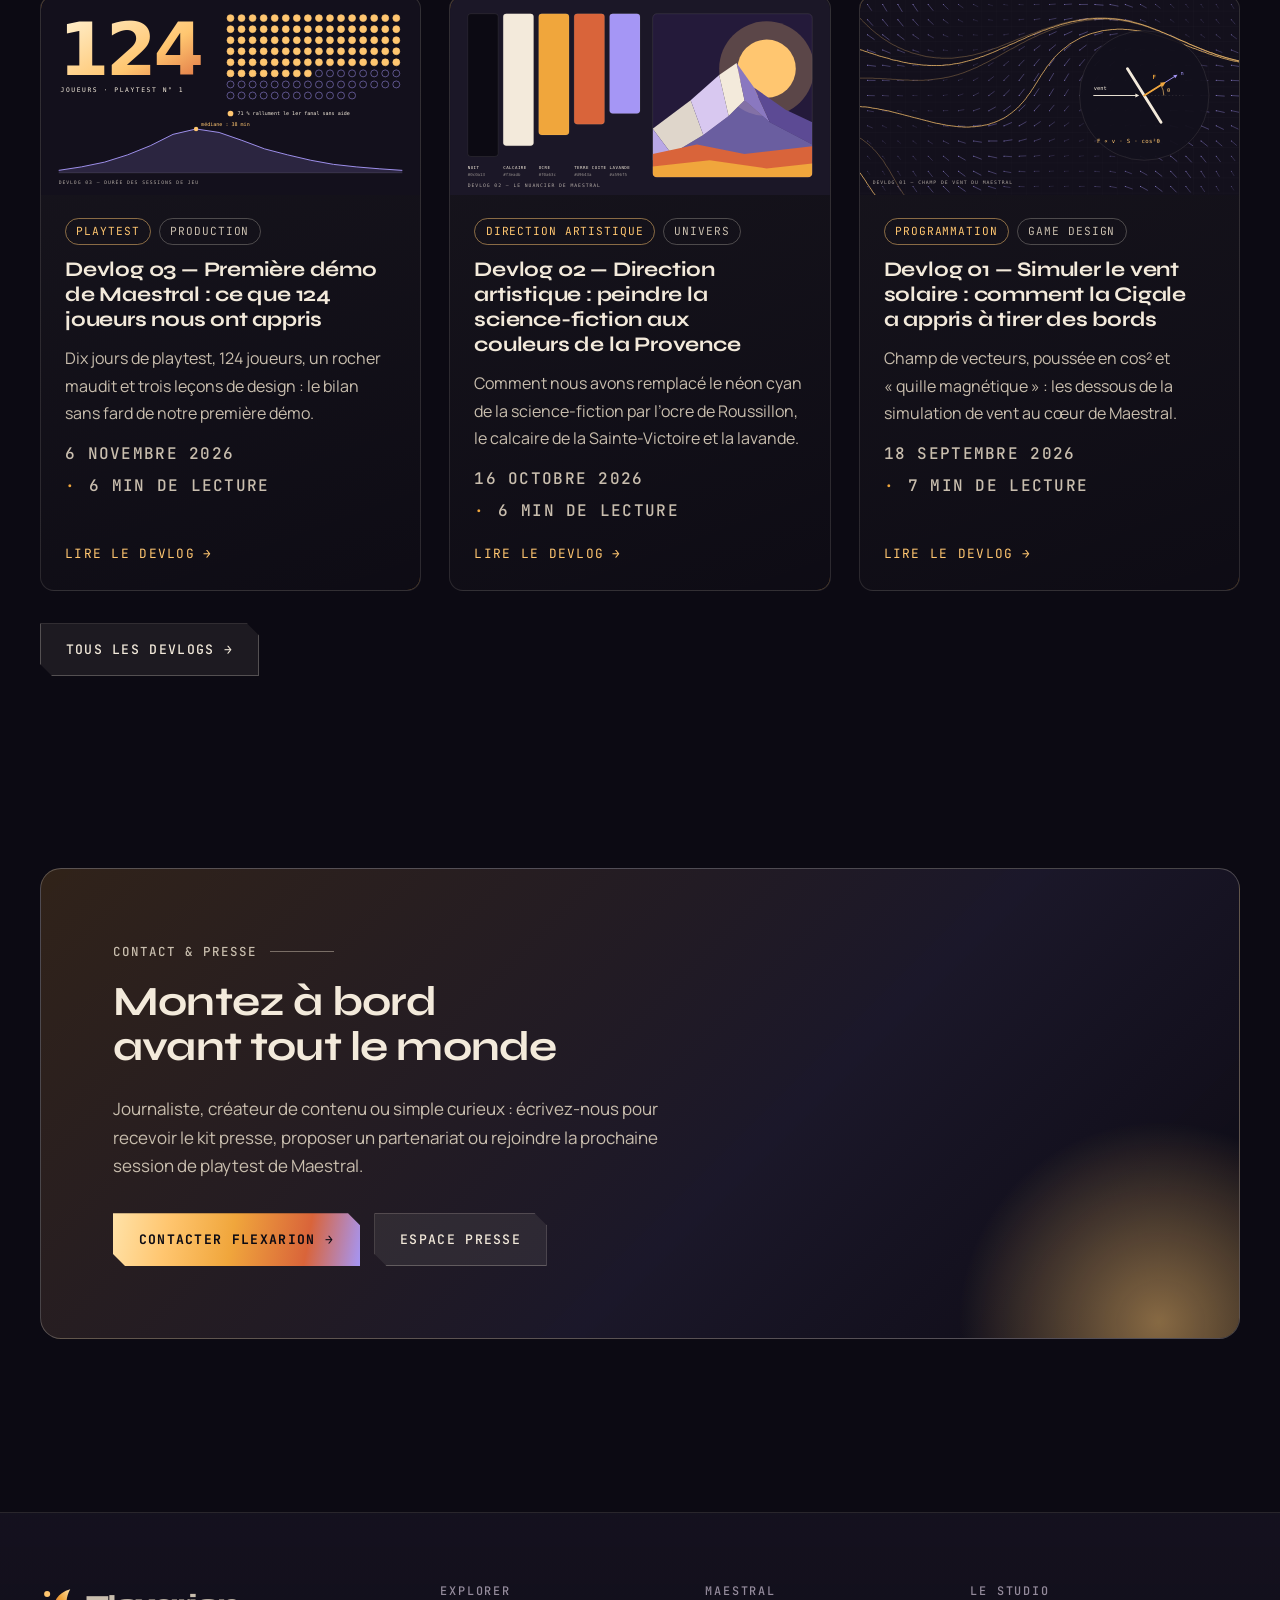
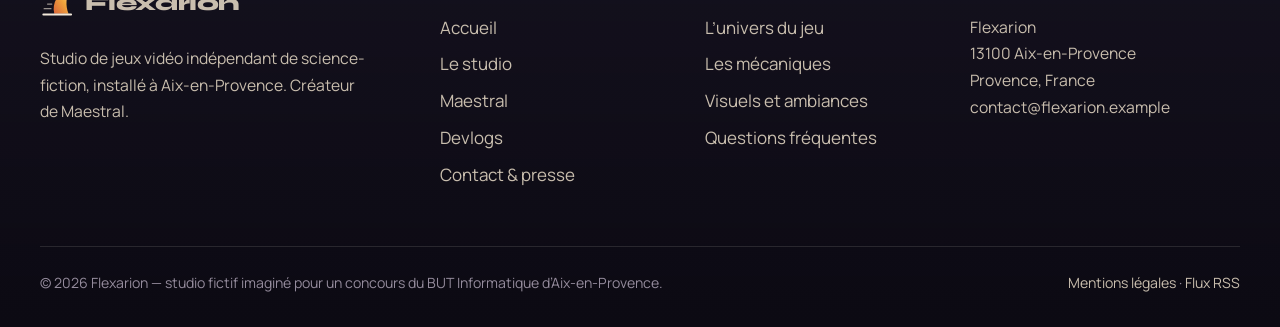
==== commit b5acf83f: "SEO : remplacer le domaine fictif flexarion.example par l'adresse GitHub Pages réelle Les balises ca" ====
--- a/index.html
+++ b/index.html
@@ -5,7 +5,7 @@
   <meta name="viewport" content="width=device-width, initial-scale=1">
   <title>Flexarion — Studio de jeux vidéo indé à Aix-en-Provence</title>
   <meta name="description" content="Flexarion est un studio indépendant de jeux vidéo de science-fiction basé à Aix-en-Provence. Découvrez Maestral, notre jeu d’exploration à la voile solaire.">
-  <link rel="canonical" href="https://www.flexarion.example/">
+  <link rel="canonical" href="https://el-mestari-aymen-24005190.github.io/Projet-Flexarion/">
   <meta name="robots" content="index, follow, max-image-preview:large">
   <meta name="author" content="Flexarion">
   <meta name="theme-color" content="#0c0a13">
@@ -16,8 +16,8 @@
   <meta property="og:type" content="website">
   <meta property="og:title" content="Flexarion — Studio de jeux vidéo indé à Aix-en-Provence">
   <meta property="og:description" content="Flexarion est un studio indépendant de jeux vidéo de science-fiction basé à Aix-en-Provence. Découvrez Maestral, notre jeu d’exploration à la voile solaire.">
-  <meta property="og:url" content="https://www.flexarion.example/">
-  <meta property="og:image" content="https://www.flexarion.example/assets/img/og-flexarion.jpg">
+  <meta property="og:url" content="https://el-mestari-aymen-24005190.github.io/Projet-Flexarion/">
+  <meta property="og:image" content="https://el-mestari-aymen-24005190.github.io/Projet-Flexarion/assets/img/og-flexarion.jpg">
   <meta property="og:image:width" content="1200">
   <meta property="og:image:height" content="630">
   <meta property="og:image:alt" content="Flexarion, studio de jeux vidéo indépendant de science-fiction à Aix-en-Provence">
@@ -42,11 +42,11 @@
     "@graph": [
       {
         "@type": "Organization",
-        "@id": "https://www.flexarion.example/#organisation",
+        "@id": "https://el-mestari-aymen-24005190.github.io/Projet-Flexarion/#organisation",
         "name": "Flexarion",
-        "url": "https://www.flexarion.example/",
-        "logo": "https://www.flexarion.example/icon-512.png",
-        "image": "https://www.flexarion.example/assets/img/og-flexarion.jpg",
+        "url": "https://el-mestari-aymen-24005190.github.io/Projet-Flexarion/",
+        "logo": "https://el-mestari-aymen-24005190.github.io/Projet-Flexarion/icon-512.png",
+        "image": "https://el-mestari-aymen-24005190.github.io/Projet-Flexarion/assets/img/og-flexarion.jpg",
         "description": "Flexarion est un studio de développement de jeux vidéo indépendant spécialisé dans la science-fiction, basé à Aix-en-Provence.",
         "slogan": "Plier sans rompre.",
         "foundingDate": "2023",
@@ -68,27 +68,27 @@
       },
       {
         "@type": "WebSite",
-        "@id": "https://www.flexarion.example/#site",
-        "url": "https://www.flexarion.example/",
+        "@id": "https://el-mestari-aymen-24005190.github.io/Projet-Flexarion/#site",
+        "url": "https://el-mestari-aymen-24005190.github.io/Projet-Flexarion/",
         "name": "Flexarion",
         "inLanguage": "fr-FR",
         "description": "Site officiel de Flexarion, studio de jeux vidéo indépendant à Aix-en-Provence.",
         "publisher": {
-          "@id": "https://www.flexarion.example/#organisation"
+          "@id": "https://el-mestari-aymen-24005190.github.io/Projet-Flexarion/#organisation"
         }
       },
       {
         "@type": "WebPage",
-        "@id": "https://www.flexarion.example/#page",
-        "url": "https://www.flexarion.example/",
+        "@id": "https://el-mestari-aymen-24005190.github.io/Projet-Flexarion/#page",
+        "url": "https://el-mestari-aymen-24005190.github.io/Projet-Flexarion/",
         "name": "Flexarion — Studio de jeux vidéo indé à Aix-en-Provence",
         "description": "Flexarion est un studio indépendant de jeux vidéo de science-fiction basé à Aix-en-Provence. Découvrez Maestral, notre jeu d'exploration à la voile solaire.",
         "inLanguage": "fr-FR",
         "isPartOf": {
-          "@id": "https://www.flexarion.example/#site"
+          "@id": "https://el-mestari-aymen-24005190.github.io/Projet-Flexarion/#site"
         },
         "about": {
-          "@id": "https://www.flexarion.example/#organisation"
+          "@id": "https://el-mestari-aymen-24005190.github.io/Projet-Flexarion/#organisation"
         }
       }
     ]
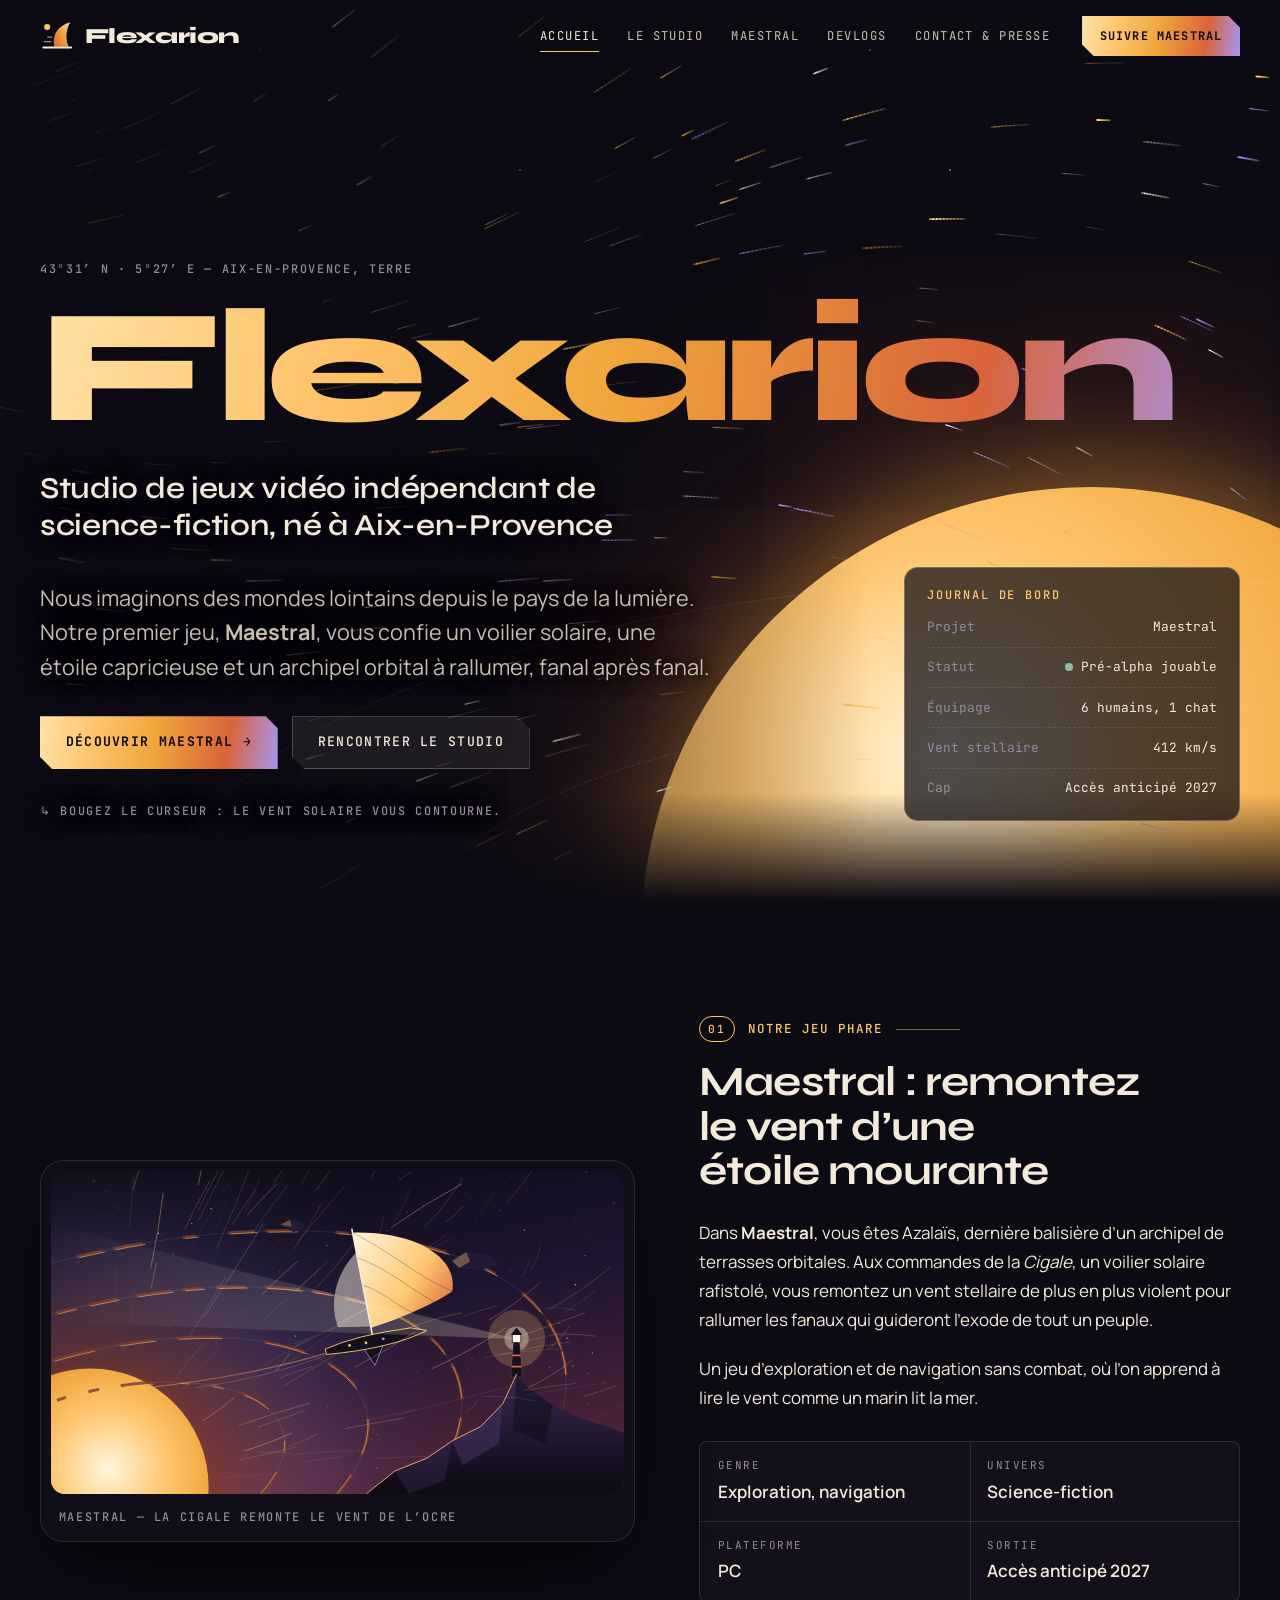
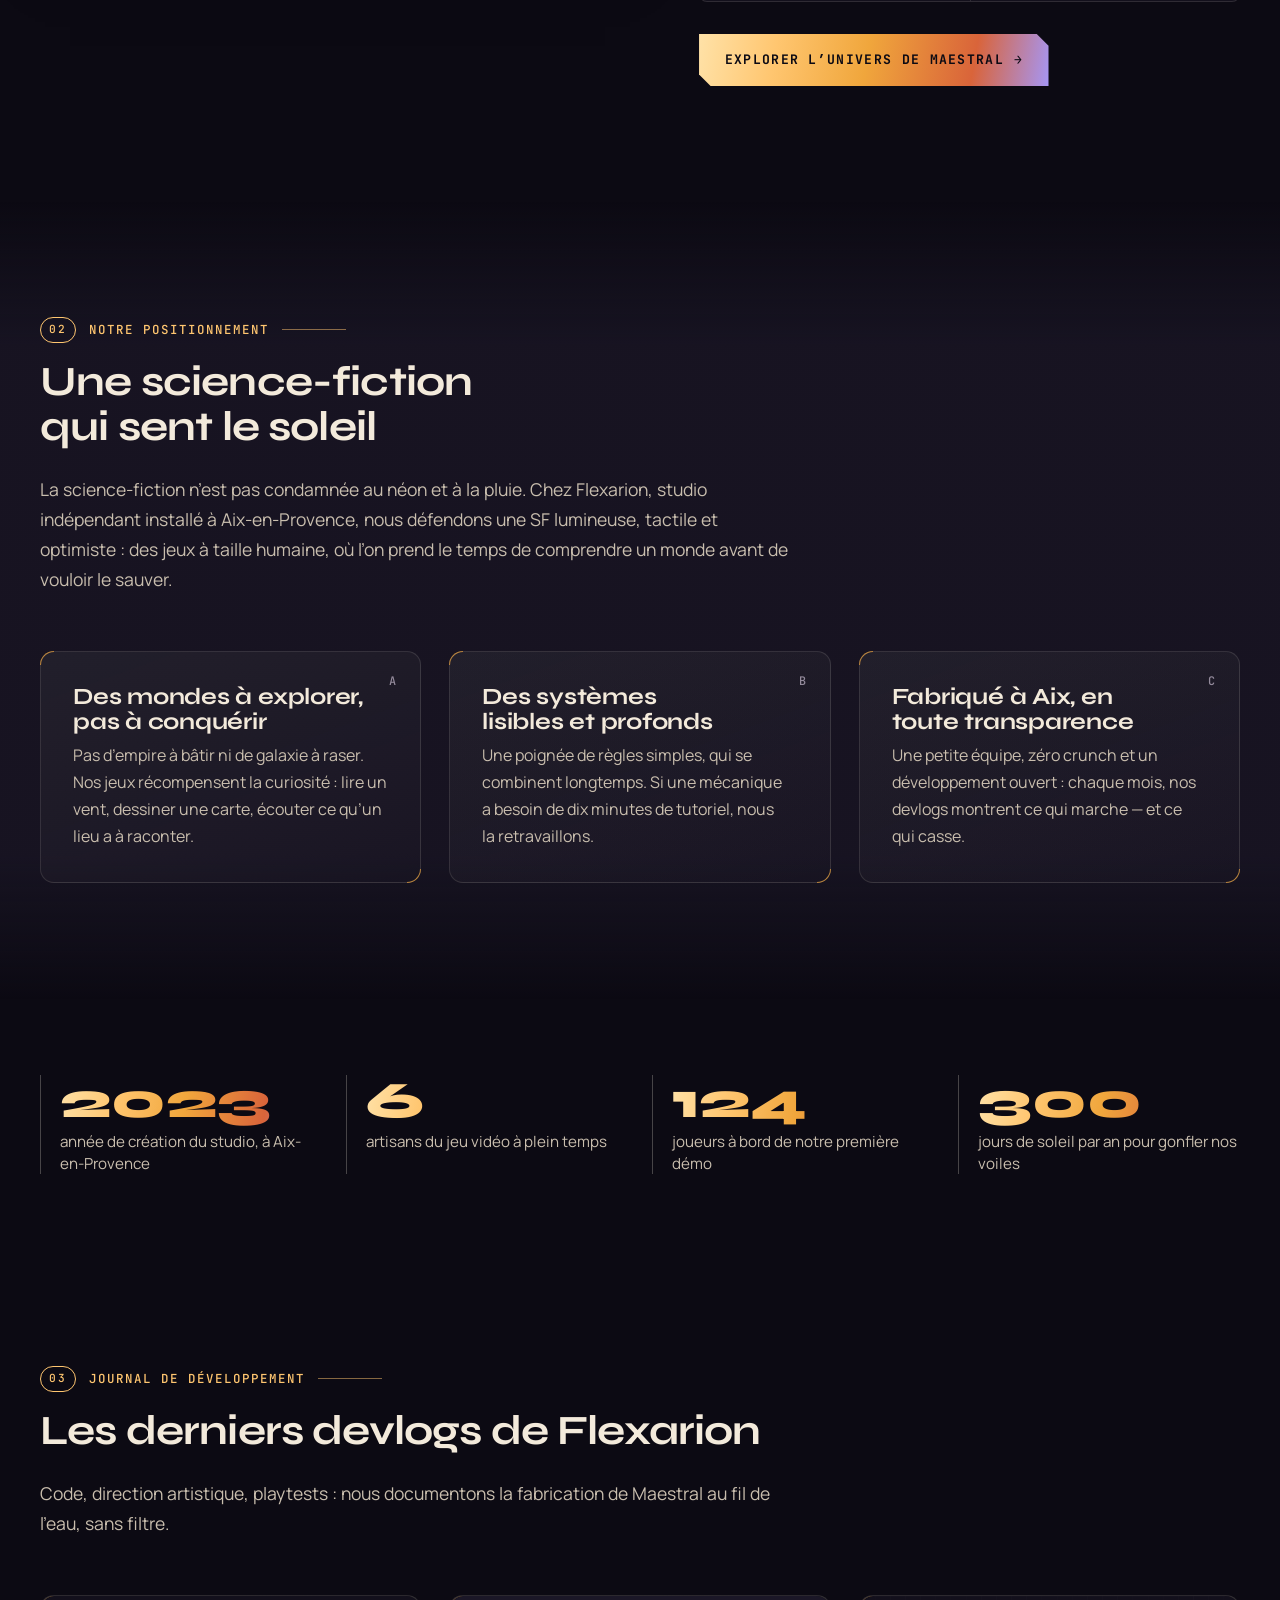
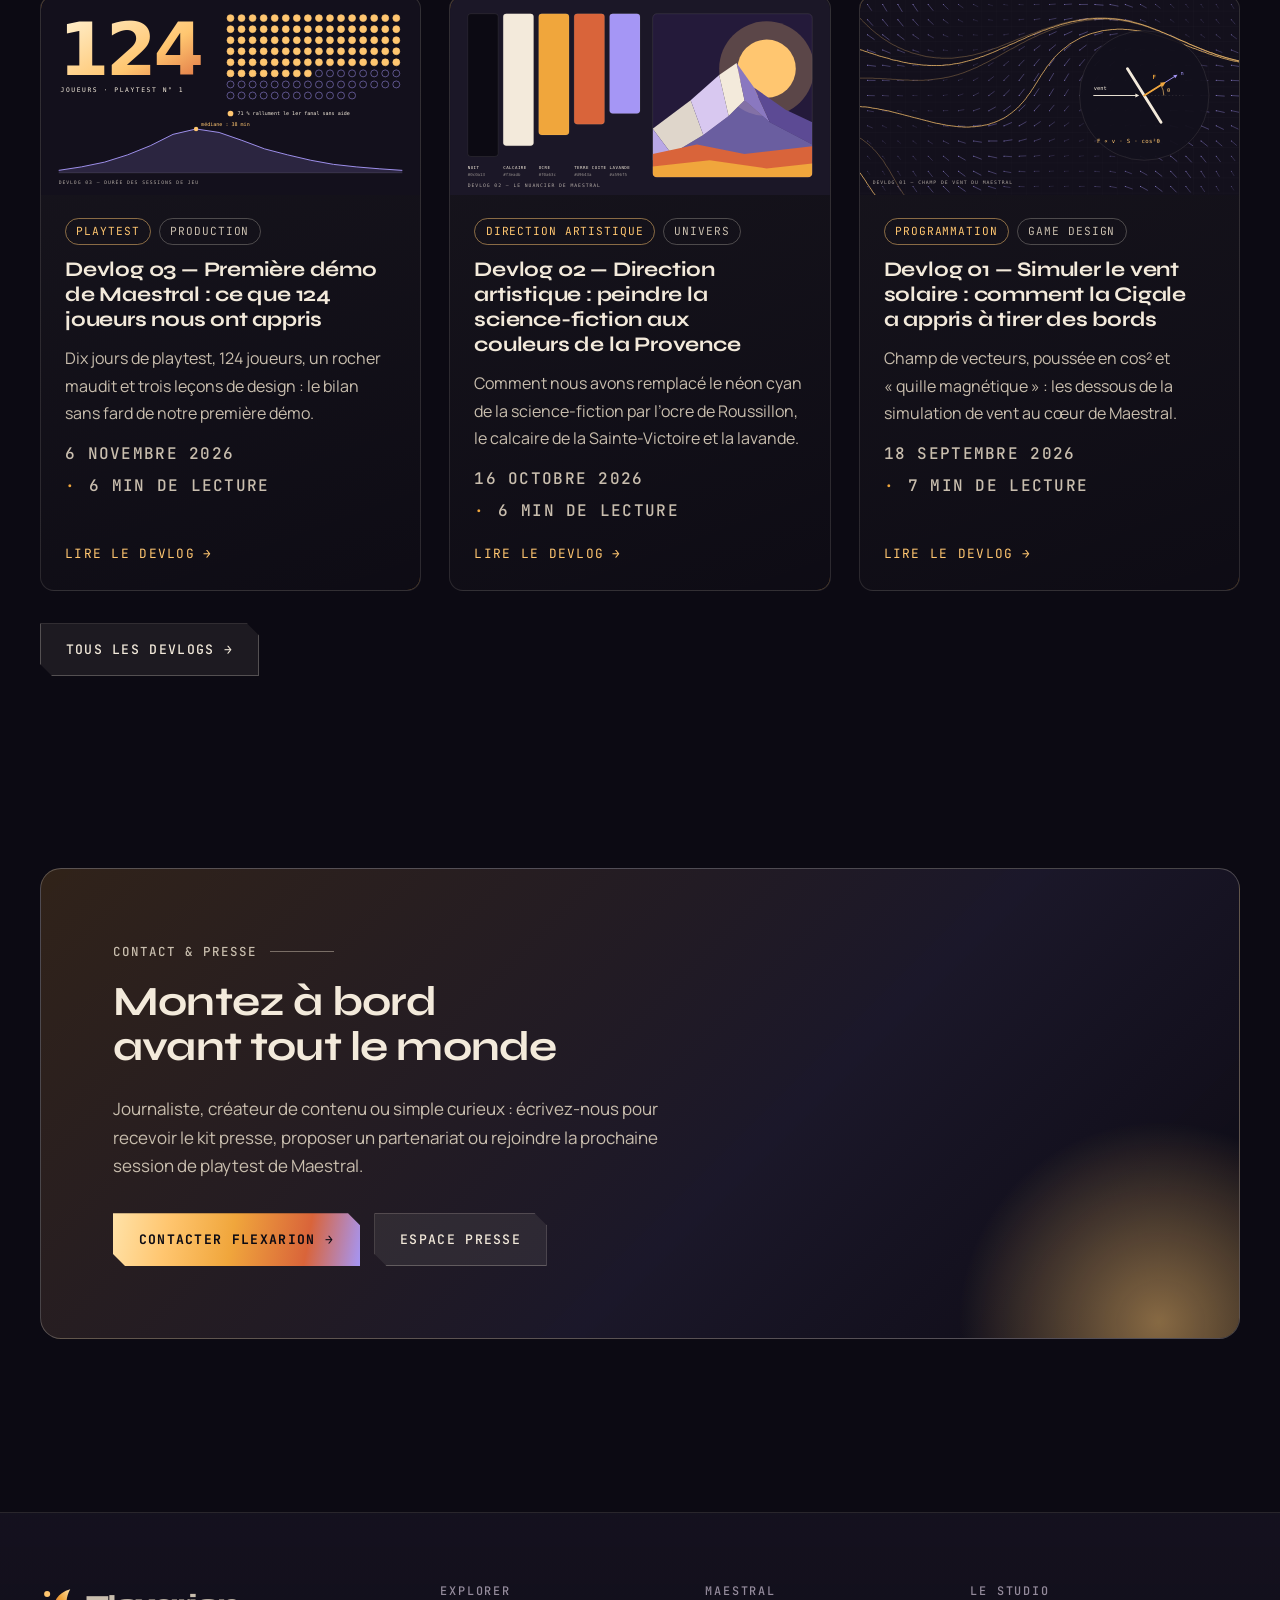
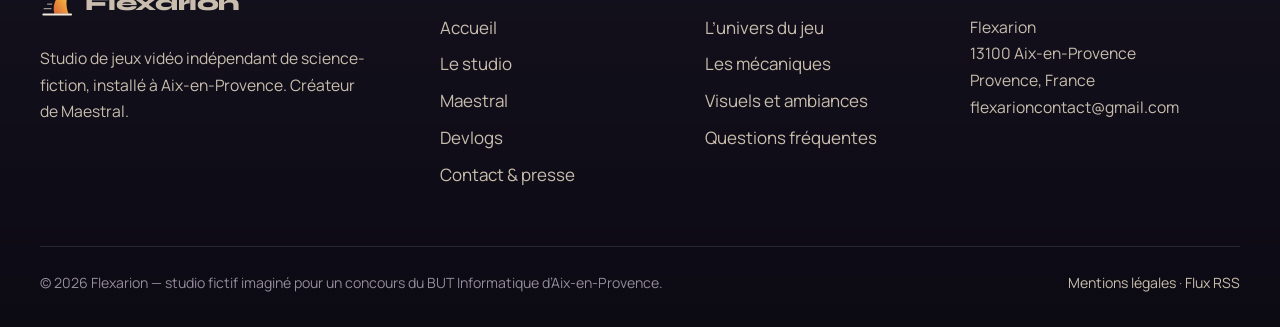
==== commit 6296529c: "Adresse e-mail réelle, chemins de la page 404 et hébergeur dans les mentions légales Co-Authored-By:" ====
--- a/index.html
+++ b/index.html
@@ -50,7 +50,7 @@
         "description": "Flexarion est un studio de développement de jeux vidéo indépendant spécialisé dans la science-fiction, basé à Aix-en-Provence.",
         "slogan": "Plier sans rompre.",
         "foundingDate": "2023",
-        "email": "contact@flexarion.example",
+        "email": "flexarioncontact@gmail.com",
         "address": {
           "@type": "PostalAddress",
           "addressLocality": "Aix-en-Provence",
@@ -335,7 +335,7 @@
             Flexarion<br>
             13100 Aix-en-Provence<br>
             Provence, France<br>
-            <a href="mailto:contact@flexarion.example">contact@flexarion.example</a>
+            <a href="mailto:flexarioncontact@gmail.com">flexarioncontact@gmail.com</a>
           </address>
         </div>
       </div>
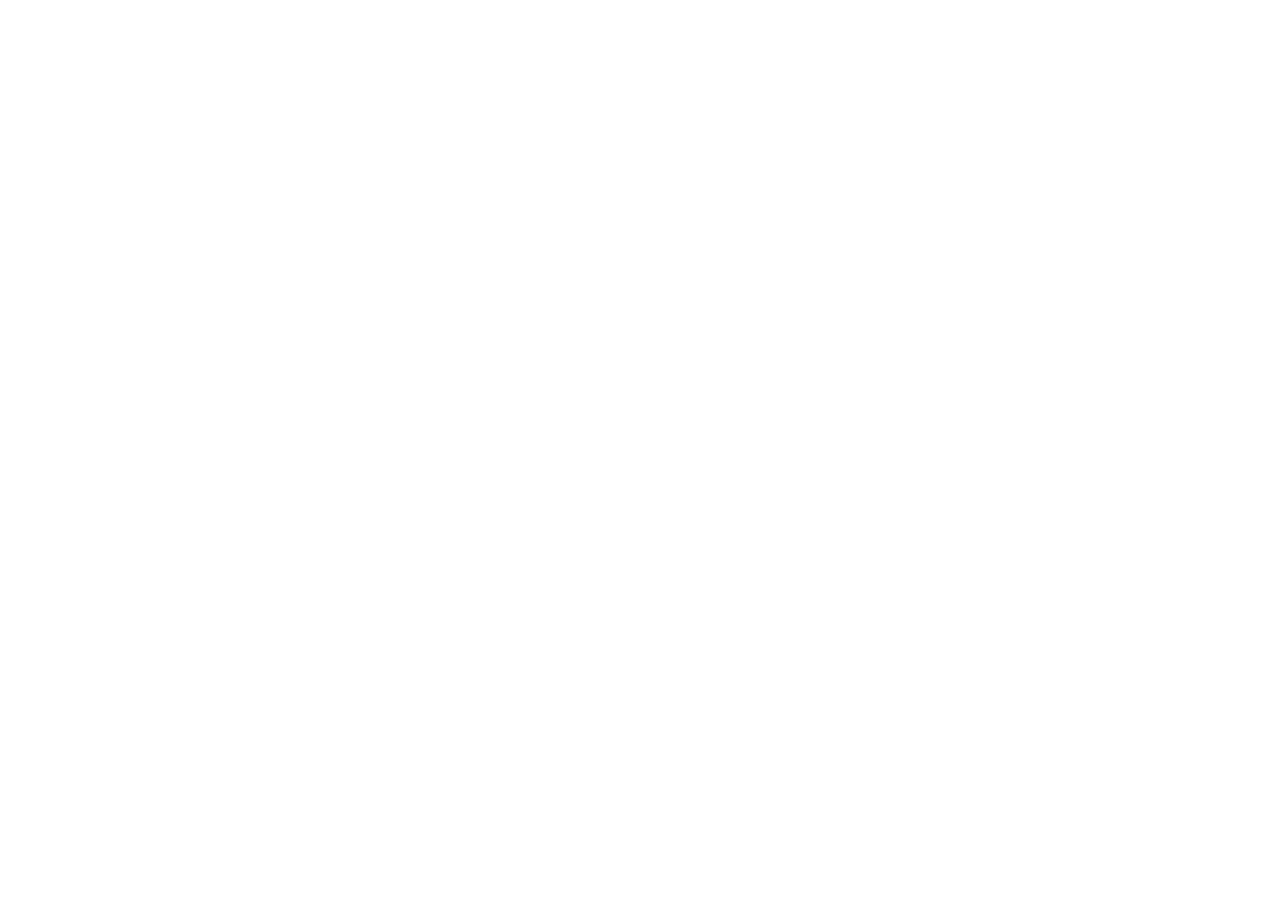
==== commit 02bab592: "Redirection vers la nouvelle adresse https://studio-flexarion.github.io Co-Authored-By: Claude Opus " ====
--- a/index.html
+++ b/index.html
@@ -1,351 +1,13 @@
 <!DOCTYPE html>
 <html lang="fr">
 <head>
-  <meta charset="utf-8">
-  <meta name="viewport" content="width=device-width, initial-scale=1">
-  <title>Flexarion — Studio de jeux vidéo indé à Aix-en-Provence</title>
-  <meta name="description" content="Flexarion est un studio indépendant de jeux vidéo de science-fiction basé à Aix-en-Provence. Découvrez Maestral, notre jeu d’exploration à la voile solaire.">
-  <link rel="canonical" href="https://el-mestari-aymen-24005190.github.io/Projet-Flexarion/">
-  <meta name="robots" content="index, follow, max-image-preview:large">
-  <meta name="author" content="Flexarion">
-  <meta name="theme-color" content="#0c0a13">
-
-  <!-- Partage sur les réseaux sociaux (Open Graph) -->
-  <meta property="og:site_name" content="Flexarion">
-  <meta property="og:locale" content="fr_FR">
-  <meta property="og:type" content="website">
-  <meta property="og:title" content="Flexarion — Studio de jeux vidéo indé à Aix-en-Provence">
-  <meta property="og:description" content="Flexarion est un studio indépendant de jeux vidéo de science-fiction basé à Aix-en-Provence. Découvrez Maestral, notre jeu d’exploration à la voile solaire.">
-  <meta property="og:url" content="https://el-mestari-aymen-24005190.github.io/Projet-Flexarion/">
-  <meta property="og:image" content="https://el-mestari-aymen-24005190.github.io/Projet-Flexarion/assets/img/og-flexarion.jpg">
-  <meta property="og:image:width" content="1200">
-  <meta property="og:image:height" content="630">
-  <meta property="og:image:alt" content="Flexarion, studio de jeux vidéo indépendant de science-fiction à Aix-en-Provence">
-  <meta name="twitter:card" content="summary_large_image">
-
-  <!-- Icônes et flux -->
-  <link rel="icon" href="favicon.svg" type="image/svg+xml">
-  <link rel="apple-touch-icon" href="apple-touch-icon.png">
-  <link rel="manifest" href="site.webmanifest">
-  <link rel="alternate" type="application/rss+xml" title="Devlogs Flexarion" href="devlog/feed.xml">
-
-  <!-- Polices et styles -->
-  <link rel="preconnect" href="https://fonts.googleapis.com">
-  <link rel="preconnect" href="https://fonts.gstatic.com" crossorigin>
-  <link rel="stylesheet" href="https://fonts.googleapis.com/css2?family=JetBrains+Mono:wght@400;500;700&amp;family=Manrope:wght@400;500;600;700&amp;family=Syne:wght@600;700;800&amp;display=swap">
-  <link rel="stylesheet" href="assets/css/style.css">
-
-  <!-- Données structurées (schema.org) -->
-  <script type="application/ld+json">
-  {
-    "@context": "https://schema.org",
-    "@graph": [
-      {
-        "@type": "Organization",
-        "@id": "https://el-mestari-aymen-24005190.github.io/Projet-Flexarion/#organisation",
-        "name": "Flexarion",
-        "url": "https://el-mestari-aymen-24005190.github.io/Projet-Flexarion/",
-        "logo": "https://el-mestari-aymen-24005190.github.io/Projet-Flexarion/icon-512.png",
-        "image": "https://el-mestari-aymen-24005190.github.io/Projet-Flexarion/assets/img/og-flexarion.jpg",
-        "description": "Flexarion est un studio de développement de jeux vidéo indépendant spécialisé dans la science-fiction, basé à Aix-en-Provence.",
-        "slogan": "Plier sans rompre.",
-        "foundingDate": "2023",
-        "email": "flexarioncontact@gmail.com",
-        "address": {
-          "@type": "PostalAddress",
-          "addressLocality": "Aix-en-Provence",
-          "postalCode": "13100",
-          "addressRegion": "Provence-Alpes-Côte d'Azur",
-          "addressCountry": "FR"
-        },
-        "areaServed": "FR",
-        "knowsAbout": [
-          "Jeu vidéo indépendant",
-          "Science-fiction",
-          "Game design",
-          "Développement de jeux vidéo"
-        ]
-      },
-      {
-        "@type": "WebSite",
-        "@id": "https://el-mestari-aymen-24005190.github.io/Projet-Flexarion/#site",
-        "url": "https://el-mestari-aymen-24005190.github.io/Projet-Flexarion/",
-        "name": "Flexarion",
-        "inLanguage": "fr-FR",
-        "description": "Site officiel de Flexarion, studio de jeux vidéo indépendant à Aix-en-Provence.",
-        "publisher": {
-          "@id": "https://el-mestari-aymen-24005190.github.io/Projet-Flexarion/#organisation"
-        }
-      },
-      {
-        "@type": "WebPage",
-        "@id": "https://el-mestari-aymen-24005190.github.io/Projet-Flexarion/#page",
-        "url": "https://el-mestari-aymen-24005190.github.io/Projet-Flexarion/",
-        "name": "Flexarion — Studio de jeux vidéo indé à Aix-en-Provence",
-        "description": "Flexarion est un studio indépendant de jeux vidéo de science-fiction basé à Aix-en-Provence. Découvrez Maestral, notre jeu d'exploration à la voile solaire.",
-        "inLanguage": "fr-FR",
-        "isPartOf": {
-          "@id": "https://el-mestari-aymen-24005190.github.io/Projet-Flexarion/#site"
-        },
-        "about": {
-          "@id": "https://el-mestari-aymen-24005190.github.io/Projet-Flexarion/#organisation"
-        }
-      }
-    ]
-  }
-  </script>
+<meta charset="utf-8">
+<title>Flexarion a déménagé</title>
+<link rel="canonical" href="https://studio-flexarion.github.io/">
+<meta http-equiv="refresh" content="0; url=https://studio-flexarion.github.io/">
+<script>location.replace("https://studio-flexarion.github.io/" + location.hash)</script>
 </head>
 <body>
-  <a class="skip-link" href="#contenu">Aller au contenu principal</a>
-
-  <header class="site-header" data-header>
-    <div class="container site-header__inner">
-      <a class="brand" href="index.html" aria-label="Flexarion — retour à l’accueil">
-        <svg viewBox="0 0 40 40" aria-hidden="true" focusable="false"><defs><linearGradient id="degrade-logo" x1="0" y1="1" x2="1" y2="0"><stop offset="0" stop-color="#d9643a"/><stop offset=".55" stop-color="#f0a63c"/><stop offset="1" stop-color="#ffe2a8"/></linearGradient></defs><circle cx="8.5" cy="9.5" r="3.6" fill="#ffc670"/><path d="M17 33C14 20 21 8 36 4C31 13 30 23 34 33Z" fill="url(#degrade-logo)"/><path d="M9 21.5H14M5 27H13" stroke="#f3eadb" stroke-opacity=".6" stroke-width="1.6" stroke-linecap="round"/><path d="M4 34H37" stroke="#f3eadb" stroke-width="2.4" stroke-linecap="round"/></svg>
-        <span class="brand__name">Flexarion</span>
-      </a>
-      <button class="nav-toggle" type="button" aria-expanded="false" aria-controls="menu-principal">
-        <span class="sr-only">Ouvrir le menu</span>
-        <span class="nav-toggle__bars" aria-hidden="true"></span>
-      </button>
-      <nav class="site-nav" id="menu-principal" aria-label="Navigation principale">
-        <ul>
-          <li><a href="index.html" aria-current="page">Accueil</a></li>
-          <li><a href="studio.html">Le studio</a></li>
-          <li><a href="maestral.html">Maestral</a></li>
-          <li><a href="devlog/index.html">Devlogs</a></li>
-          <li><a href="contact.html">Contact &amp; presse</a></li>
-        </ul>
-        <a class="btn btn--primary btn--small" href="maestral.html#suivre">Suivre Maestral</a>
-      </nav>
-    </div>
-  </header>
-
-  <main id="contenu">
-    <!-- Héros : présentation du studio -->
-    <section class="hero" aria-labelledby="titre-accueil">
-      <div class="hero__astre" aria-hidden="true"></div>
-      <div class="hero__orbite" aria-hidden="true"></div>
-      <div class="hero__orbite hero__orbite--2" aria-hidden="true"></div>
-      <canvas class="hero__vent" data-wind="rtl" aria-hidden="true"></canvas>
-
-      <div class="container">
-        <p class="hud">43°31′ N · 5°27′ E — Aix-en-Provence, Terre</p>
-        <h1 class="hero__title" id="titre-accueil">
-          <span class="hero__brand gradient-text">Flexarion</span>
-          <span class="hero__sub">Studio de jeux vidéo indépendant de science-fiction, né à Aix-en-Provence</span>
-        </h1>
-
-        <div class="hero__inner">
-          <div>
-            <p class="lead">Nous imaginons des mondes lointains depuis le pays de la lumière. Notre premier jeu, <strong>Maestral</strong>, vous confie un voilier solaire, une étoile capricieuse et un archipel orbital à rallumer, fanal après fanal.</p>
-            <div class="actions">
-              <a class="btn btn--primary" href="maestral.html">Découvrir Maestral <span class="arrow" aria-hidden="true">→</span></a>
-              <a class="btn" href="studio.html">Rencontrer le studio</a>
-            </div>
-            <p class="hud hero__hint" aria-hidden="true">↳ Bougez le curseur&nbsp;: le vent solaire vous contourne.</p>
-          </div>
-
-          <aside class="logcard" aria-labelledby="titre-journal">
-            <h2 id="titre-journal">Journal de bord</h2>
-            <dl>
-              <div><dt>Projet</dt><dd>Maestral</dd></div>
-              <div><dt>Statut</dt><dd><span class="pulse" aria-hidden="true"></span>Pré-alpha jouable</dd></div>
-              <div><dt>Équipage</dt><dd>6 humains, 1 chat</dd></div>
-              <div><dt>Vent stellaire</dt><dd>412 km/s</dd></div>
-              <div><dt>Cap</dt><dd>Accès anticipé 2027</dd></div>
-            </dl>
-          </aside>
-        </div>
-      </div>
-    </section>
-
-    <!-- Jeu phare -->
-    <section class="section" aria-labelledby="titre-jeu">
-      <div class="container split">
-        <figure class="frame reveal">
-          <img src="assets/img/maestral-key-art-voilier-solaire.svg" alt="Illustration de Maestral&nbsp;: la Cigale, un voilier solaire à la grande voile ocre, remonte le vent d’une étoile orange vers un phare perché sur un îlot rocheux" width="1600" height="900" loading="lazy" decoding="async">
-          <figcaption class="hud">Maestral — la Cigale remonte le vent de l’Ocre</figcaption>
-        </figure>
-        <div class="reveal">
-          <p class="eyebrow"><span>01</span> Notre jeu phare</p>
-          <h2 id="titre-jeu">Maestral&nbsp;: remontez le vent d’une étoile mourante</h2>
-          <p>Dans <strong>Maestral</strong>, vous êtes Azalaïs, dernière balisière d’un archipel de terrasses orbitales. Aux commandes de la <em>Cigale</em>, un voilier solaire rafistolé, vous remontez un vent stellaire de plus en plus violent pour rallumer les fanaux qui guideront l’exode de tout un peuple.</p>
-          <p>Un jeu d’exploration et de navigation sans combat, où l’on apprend à lire le vent comme un marin lit la mer.</p>
-          <dl class="facts">
-            <div><dt>Genre</dt><dd>Exploration, navigation</dd></div>
-            <div><dt>Univers</dt><dd>Science-fiction</dd></div>
-            <div><dt>Plateforme</dt><dd>PC</dd></div>
-            <div><dt>Sortie</dt><dd>Accès anticipé 2027</dd></div>
-          </dl>
-          <div class="actions">
-            <a class="btn btn--primary" href="maestral.html">Explorer l’univers de Maestral <span class="arrow" aria-hidden="true">→</span></a>
-          </div>
-        </div>
-      </div>
-    </section>
-
-    <!-- Positionnement -->
-    <section class="section section--panel" aria-labelledby="titre-positionnement">
-      <div class="container">
-        <header class="section-head reveal">
-          <p class="eyebrow"><span>02</span> Notre positionnement</p>
-          <h2 id="titre-positionnement">Une science-fiction qui sent le soleil</h2>
-          <p>La science-fiction n’est pas condamnée au néon et à la pluie. Chez Flexarion, studio indépendant installé à Aix-en-Provence, nous défendons une SF lumineuse, tactile et optimiste&nbsp;: des jeux à taille humaine, où l’on prend le temps de comprendre un monde avant de vouloir le sauver.</p>
-        </header>
-        <div class="grid grid--3">
-          <article class="card reveal">
-            <span class="card__num hud">A</span>
-            <h3>Des mondes à explorer, pas à conquérir</h3>
-            <p>Pas d’empire à bâtir ni de galaxie à raser. Nos jeux récompensent la curiosité&nbsp;: lire un vent, dessiner une carte, écouter ce qu’un lieu a à raconter.</p>
-          </article>
-          <article class="card reveal" style="--delai: .1s">
-            <span class="card__num hud">B</span>
-            <h3>Des systèmes lisibles et profonds</h3>
-            <p>Une poignée de règles simples, qui se combinent longtemps. Si une mécanique a besoin de dix minutes de tutoriel, nous la retravaillons.</p>
-          </article>
-          <article class="card reveal" style="--delai: .2s">
-            <span class="card__num hud">C</span>
-            <h3>Fabriqué à Aix, en toute transparence</h3>
-            <p>Une petite équipe, zéro crunch et un développement ouvert&nbsp;: chaque mois, nos devlogs montrent ce qui marche — et ce qui casse.</p>
-          </article>
-        </div>
-      </div>
-    </section>
-
-    <!-- Chiffres clés -->
-    <section class="section section--tight" aria-labelledby="titre-chiffres">
-      <div class="container">
-        <h2 class="sr-only" id="titre-chiffres">Flexarion en quelques chiffres</h2>
-        <dl class="stats reveal">
-          <div><dt>année de création du studio, à Aix-en-Provence</dt><dd class="gradient-text">2023</dd></div>
-          <div><dt>artisans du jeu vidéo à plein temps</dt><dd class="gradient-text">6</dd></div>
-          <div><dt>joueurs à bord de notre première démo</dt><dd class="gradient-text">124</dd></div>
-          <div><dt>jours de soleil par an pour gonfler nos voiles</dt><dd class="gradient-text">300</dd></div>
-        </dl>
-      </div>
-    </section>
-
-    <!-- Derniers devlogs -->
-    <section class="section" aria-labelledby="titre-devlogs">
-      <div class="container">
-        <header class="section-head reveal">
-          <p class="eyebrow"><span>03</span> Journal de développement</p>
-          <h2 id="titre-devlogs">Les derniers devlogs de Flexarion</h2>
-          <p>Code, direction artistique, playtests&nbsp;: nous documentons la fabrication de Maestral au fil de l’eau, sans filtre.</p>
-        </header>
-        <ul class="posts">
-            <li class="reveal">
-              <article class="card card--link post-card">
-                <div class="post-card__media">
-                  <img src="assets/img/devlog-playtest-demo.svg" alt="Infographie du premier playtest de Maestral&nbsp;: 124 joueurs, dont 71 % rallument le premier fanal sans aide, et une courbe des durées de session" width="1200" height="630" loading="lazy" decoding="async">
-                </div>
-                <div class="post-card__body">
-                  <ul class="tags" aria-label="Thèmes"><li class="tag tag--ocre">Playtest</li><li class="tag">Production</li></ul>
-                  <h3><a href="devlog/premiere-demo-maestral-bilan-playtest.html">Devlog 03 — Première démo de Maestral&nbsp;: ce que 124 joueurs nous ont appris</a></h3>
-                  <p>Dix jours de playtest, 124 joueurs, un rocher maudit et trois leçons de design&nbsp;: le bilan sans fard de notre première démo.</p>
-                  <p class="post-meta hud"><time datetime="2026-11-06">6 novembre 2026</time><span>6 min de lecture</span></p>
-                  <span class="link-arrow" aria-hidden="true">Lire le devlog</span>
-                </div>
-              </article>
-            </li>
-            <li class="reveal">
-              <article class="card card--link post-card">
-                <div class="post-card__media">
-                  <img src="assets/img/devlog-direction-artistique-palette.svg" alt="Le nuancier de Maestral&nbsp;: cinq bandes de couleur, nuit, calcaire, ocre, terre cuite et lavande, à côté d’une montagne peinte en facettes" width="1200" height="630" loading="lazy" decoding="async">
-                </div>
-                <div class="post-card__body">
-                  <ul class="tags" aria-label="Thèmes"><li class="tag tag--ocre">Direction artistique</li><li class="tag">Univers</li></ul>
-                  <h3><a href="devlog/direction-artistique-science-fiction-provence.html">Devlog 02 — Direction artistique&nbsp;: peindre la science-fiction aux couleurs de la Provence</a></h3>
-                  <p>Comment nous avons remplacé le néon cyan de la science-fiction par l’ocre de Roussillon, le calcaire de la Sainte-Victoire et la lavande.</p>
-                  <p class="post-meta hud"><time datetime="2026-10-16">16 octobre 2026</time><span>6 min de lecture</span></p>
-                  <span class="link-arrow" aria-hidden="true">Lire le devlog</span>
-                </div>
-              </article>
-            </li>
-            <li class="reveal">
-              <article class="card card--link post-card">
-                <div class="post-card__media">
-                  <img src="assets/img/devlog-simulation-vent-solaire.svg" alt="Schéma technique&nbsp;: un champ de flèches représente le vent solaire, et un diagramme montre la poussée exercée sur une voile inclinée" width="1200" height="630" loading="lazy" decoding="async">
-                </div>
-                <div class="post-card__body">
-                  <ul class="tags" aria-label="Thèmes"><li class="tag tag--ocre">Programmation</li><li class="tag">Game design</li></ul>
-                  <h3><a href="devlog/simuler-le-vent-solaire.html">Devlog 01 — Simuler le vent solaire&nbsp;: comment la Cigale a appris à tirer des bords</a></h3>
-                  <p>Champ de vecteurs, poussée en cos² et «&nbsp;quille magnétique&nbsp;»&nbsp;: les dessous de la simulation de vent au cœur de Maestral.</p>
-                  <p class="post-meta hud"><time datetime="2026-09-18">18 septembre 2026</time><span>7 min de lecture</span></p>
-                  <span class="link-arrow" aria-hidden="true">Lire le devlog</span>
-                </div>
-              </article>
-            </li>
-          </ul>
-        <div class="actions">
-          <a class="btn" href="devlog/index.html">Tous les devlogs <span class="arrow" aria-hidden="true">→</span></a>
-        </div>
-      </div>
-    </section>
-
-    <!-- Appel à l'action -->
-    <section class="section section--tight" aria-labelledby="titre-contact">
-      <div class="container">
-        <div class="cta reveal">
-          <p class="eyebrow">Contact &amp; presse</p>
-          <h2 id="titre-contact">Montez à bord avant tout le monde</h2>
-          <p>Journaliste, créateur de contenu ou simple curieux&nbsp;: écrivez-nous pour recevoir le kit presse, proposer un partenariat ou rejoindre la prochaine session de playtest de Maestral.</p>
-          <div class="actions">
-            <a class="btn btn--primary" href="contact.html">Contacter Flexarion <span class="arrow" aria-hidden="true">→</span></a>
-            <a class="btn" href="contact.html#presse">Espace presse</a>
-          </div>
-        </div>
-      </div>
-    </section>
-  </main>
-
-  <footer class="site-footer">
-    <div class="container">
-      <div class="site-footer__grid">
-        <div class="site-footer__brand">
-          <a class="brand" href="index.html" aria-label="Flexarion — retour à l’accueil">
-            <svg viewBox="0 0 40 40" aria-hidden="true" focusable="false"><defs><linearGradient id="degrade-logo-pied" x1="0" y1="1" x2="1" y2="0"><stop offset="0" stop-color="#d9643a"/><stop offset=".55" stop-color="#f0a63c"/><stop offset="1" stop-color="#ffe2a8"/></linearGradient></defs><circle cx="8.5" cy="9.5" r="3.6" fill="#ffc670"/><path d="M17 33C14 20 21 8 36 4C31 13 30 23 34 33Z" fill="url(#degrade-logo-pied)"/><path d="M9 21.5H14M5 27H13" stroke="#f3eadb" stroke-opacity=".6" stroke-width="1.6" stroke-linecap="round"/><path d="M4 34H37" stroke="#f3eadb" stroke-width="2.4" stroke-linecap="round"/></svg>
-            <span class="brand__name">Flexarion</span>
-          </a>
-          <p>Studio de jeux vidéo indépendant de science-fiction, installé à Aix-en-Provence. Créateur de Maestral.</p>
-        </div>
-        <nav aria-label="Plan du site">
-          <h2>Explorer</h2>
-          <ul>
-              <li><a href="index.html">Accueil</a></li>
-              <li><a href="studio.html">Le studio</a></li>
-              <li><a href="maestral.html">Maestral</a></li>
-              <li><a href="devlog/index.html">Devlogs</a></li>
-              <li><a href="contact.html">Contact &amp; presse</a></li>
-          </ul>
-        </nav>
-        <nav aria-label="Rubriques de Maestral">
-          <h2>Maestral</h2>
-          <ul>
-            <li><a href="maestral.html#univers">L’univers du jeu</a></li>
-            <li><a href="maestral.html#mecaniques">Les mécaniques</a></li>
-            <li><a href="maestral.html#visuels">Visuels et ambiances</a></li>
-            <li><a href="maestral.html#faq">Questions fréquentes</a></li>
-          </ul>
-        </nav>
-        <div>
-          <h2>Le studio</h2>
-          <address>
-            Flexarion<br>
-            13100 Aix-en-Provence<br>
-            Provence, France<br>
-            <a href="mailto:flexarioncontact@gmail.com">flexarioncontact@gmail.com</a>
-          </address>
-        </div>
-      </div>
-      <div class="site-footer__bottom">
-        <p>© 2026 Flexarion — studio fictif imaginé pour un concours du BUT Informatique d’Aix-en-Provence.</p>
-        <p><a href="mentions-legales.html">Mentions légales</a> · <a href="devlog/feed.xml">Flux RSS</a></p>
-      </div>
-    </div>
-  </footer>
-
-  <script src="assets/js/main.js" defer></script>
+<p>Le site de Flexarion a déménagé : <a href="https://studio-flexarion.github.io/">https://studio-flexarion.github.io/</a></p>
 </body>
 </html>
